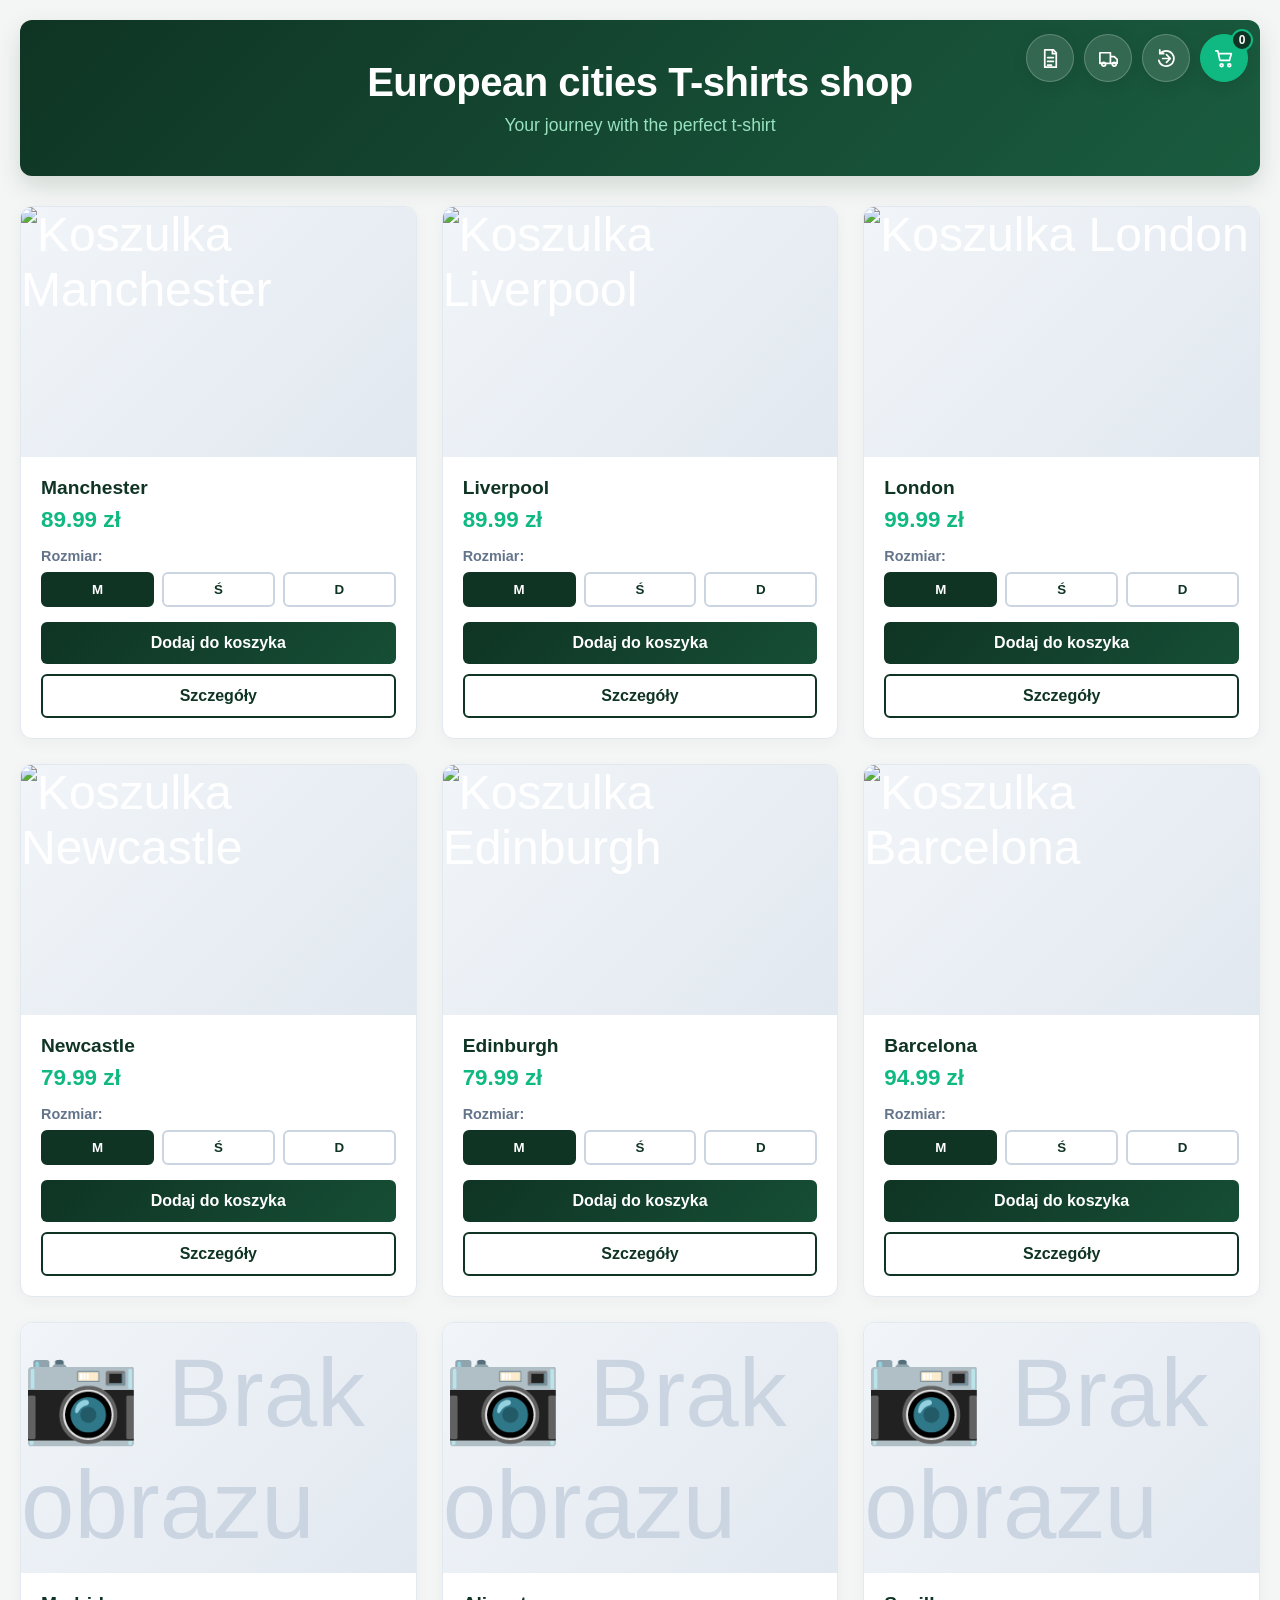
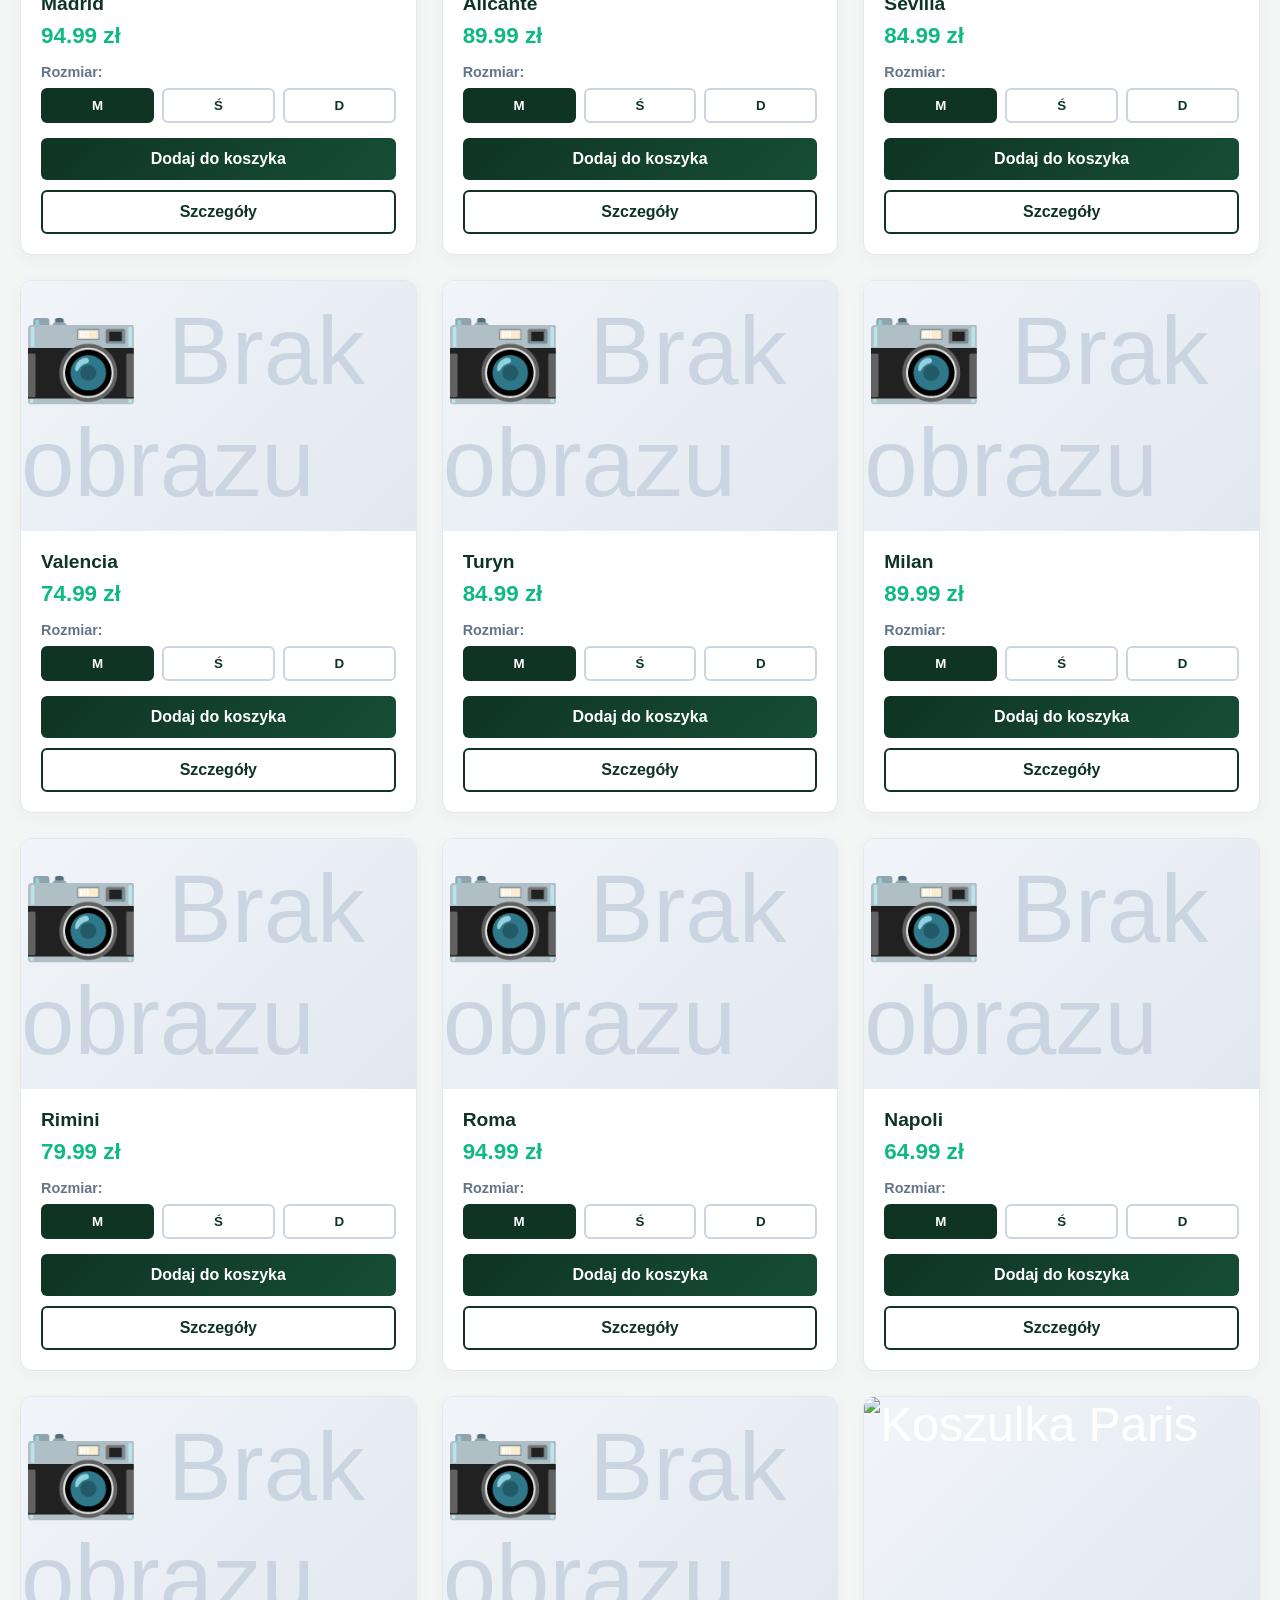
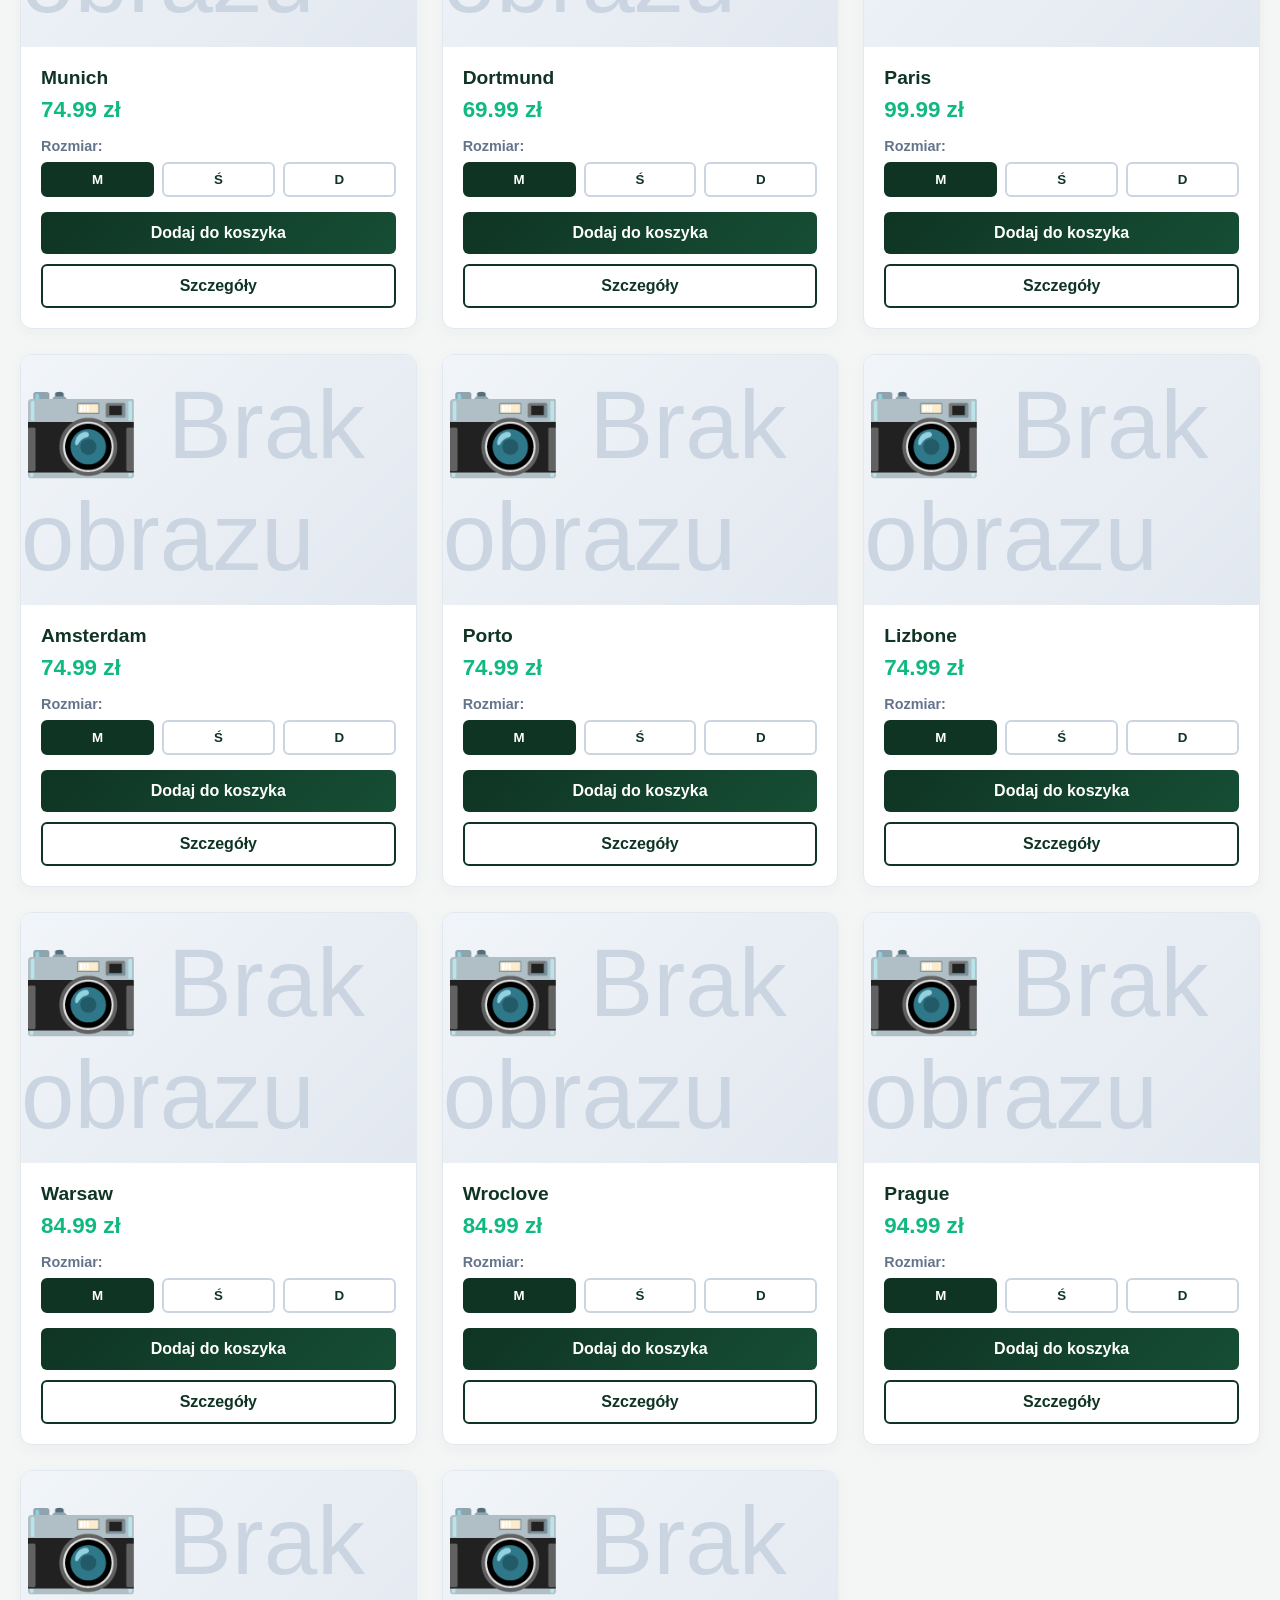
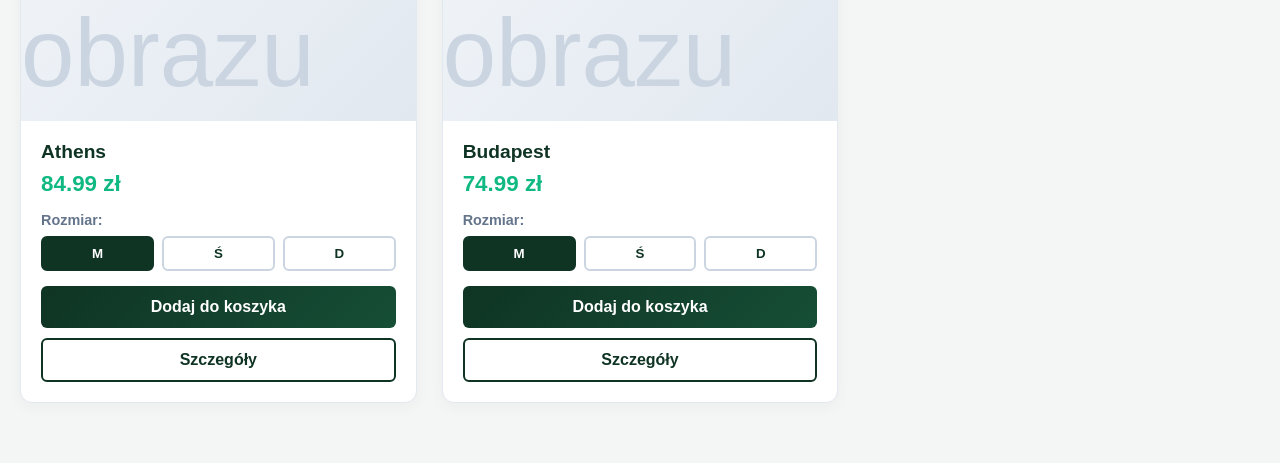
==== index.html @ 60c3b417 "Update stylesheet and script paths in index.html" ====
<!DOCTYPE html>
<html lang="pl">
<head>
    <meta charset="UTF-8">
    <meta name="viewport" content="width=device-width, initial-scale=1.0">
    <title>European cities T-shirts shop</title>
    <link rel="stylesheet" href="/styles.css">
</head>
<body>
    <header>
        <h1>European cities T-shirts shop</h1>
        <p>Your journey with the perfect t-shirt</p>
    </header>

    <nav class="header-actions" aria-label="Informacje o sklepie i koszyk">
        <a class="header-action" href="regulamin.html" aria-label="Regulamin sklepu" title="Regulamin sklepu">
            <svg viewBox="0 0 24 24" aria-hidden="true">
                <path d="M6 3h9l3 3v15H6z" />
                <path d="M14 3v4h4M9 11h6M9 15h6M9 19h4" />
            </svg>
        </a>
        <a class="header-action" href="dostawa.html" aria-label="Zasady dostawy" title="Zasady dostawy">
            <svg viewBox="0 0 24 24" aria-hidden="true">
                <path d="M3 6h11v11H3zM14 10h4l3 3v4h-7z" />
                <circle cx="7" cy="18" r="2" />
                <circle cx="18" cy="18" r="2" />
            </svg>
        </a>
        <a class="header-action" href="zwroty.html" aria-label="Zasady zwrotów" title="Zasady zwrotów">
            <svg viewBox="0 0 24 24" aria-hidden="true">
                <path d="M9 7H5v-4M5.5 7A8 8 0 1 1 4 14" />
                <path d="M8 12h8M12 8l4 4-4 4" />
            </svg>
        </a>
        <button type="button" class="header-action cart-button" id="cartBtn" aria-label="Otwórz koszyk" title="Koszyk">
            <svg viewBox="0 0 24 24" aria-hidden="true">
                <path d="M3 4h2l2.2 10h9.9l2-7H6" />
                <circle cx="9" cy="19" r="1.5" />
                <circle cx="17" cy="19" r="1.5" />
            </svg>
            <span class="cart-counter" id="cartCounter" aria-label="Liczba produktów w koszyku">0</span>
        </button>
    </nav>

    <div class="shop-container active" id="shopContainer">
        <div class="products-grid" id="productsGrid"></div>
    </div>

    <div class="product-modal" id="productModal" aria-hidden="true">
        <article class="product-details" id="productDetails" role="dialog" aria-modal="true" aria-labelledby="productDetailsName">
            <button type="button" class="product-details-close" id="closeProductBtn" aria-label="Zamknij szczegóły produktu">&times;</button>
            <div id="productDetailsContent"></div>
        </article>
    </div>

    <div class="cart-modal" id="cartModal">
        <div class="cart-content">
            <div class="cart-header">
                <h2>Mój Koszyk</h2>
                <button type="button" class="close-button" id="closeCartBtn" aria-label="Zamknij koszyk">&times;</button>
            </div>
            <div class="cart-items" id="cartItems"></div>
            <div class="cart-summary" id="cartSummary"></div>
            <div class="cart-actions">
                <button type="button" class="action-btn btn-buy" id="buyBtn">💳 Kup</button>
                <button type="button" class="action-btn btn-continue" id="continueBtn">🛍️ Kontynuuj zakupy</button>
                <button type="button" class="action-btn btn-abandon" id="abandonBtn">❌ Porzuć koszyk</button>
            </div>
        </div>
    </div>

    <div class="message-modal" id="messageModal">
        <div class="message-box" id="messageBox">
            <div class="message-icon" id="messageIcon"></div>
            <div class="message-text" id="messageText"></div>
            <button type="button" class="message-ok-btn" id="messageOkBtn">OK</button>
        </div>
    </div>

    <script src="/script.js" defer></script>

    <elevenlabs-convai agent-id="agent_5001kv0vpv6ff95rc2hap33cq5g9"></elevenlabs-convai><script src="https://unpkg.com/@elevenlabs/convai-widget-embed" async type="text/javascript"></script>


    </body>
</html>
---- styles.css ----
* {
  margin: 0;
  padding: 0;
  box-sizing: border-box;
}

body {
  font-family: 'Segoe UI', Tahoma, Geneva, Verdana, sans-serif;
  background: #f4f6f5; /* Nowoczesne, lekko sportowe, jasne tło */
  min-height: 100vh;
  padding: 20px;
  color: #1e293b;
}

body.modal-open {
  overflow: hidden;
}

/* Header */
header {
  background: linear-gradient(135deg, #0f3424 0%, #1a5c3f 100%); /* Piłkarska, głęboka zieleń premium */
  color: #ffffff;
  padding: 40px 20px;
  text-align: center;
  border-radius: 12px;
  margin-bottom: 30px;
  box-shadow: 0 10px 25px rgba(15, 52, 36, 0.15);
}

header h1 {
  font-size: 2.5em;
  margin-bottom: 10px;
  text-shadow: none; /* Rezygnacja ze staromodnego cienia na rzecz płaskiego designu */
  font-weight: 800;
  letter-spacing: -0.5px;
}

header p {
  font-size: 1.1em;
  color: #a7f3d0; /* Delikatny miętowy akcent dla tekstu pomocniczego */
  opacity: 0.9;
}

/* Header actions */
.header-actions {
  position: fixed;
  top: 34px;
  right: 32px;
  z-index: 100;
  display: flex;
  align-items: center;
  gap: 10px;
}

.header-action {
  position: relative;
  width: 48px;
  height: 48px;
  display: inline-flex;
  align-items: center;
  justify-content: center;
  background: rgba(255, 255, 255, 0.12);
  color: #ffffff;
  border: 1px solid rgba(255, 255, 255, 0.22);
  border-radius: 50%;
  cursor: pointer;
  text-decoration: none;
  box-shadow: 0 4px 14px rgba(15, 52, 36, 0.18);
  transition: transform 0.2s ease, background 0.2s ease, border-color 0.2s ease;
}

.header-action svg {
  width: 23px;
  height: 23px;
  fill: none;
  stroke: currentColor;
  stroke-width: 1.8;
  stroke-linecap: round;
  stroke-linejoin: round;
}

.header-action:hover,
.header-action:focus-visible {
  background: rgba(255, 255, 255, 0.23);
  border-color: rgba(255, 255, 255, 0.5);
  transform: translateY(-2px);
  outline: none;
}

.cart-button {
  background: #10b981;
  border-color: #10b981;
}

.cart-button:hover,
.cart-button:focus-visible {
  background: #059669;
  border-color: #059669;
}

.cart-counter {
  position: absolute;
  top: -6px;
  right: -6px;
  background: #0f3424;
  color: #ffffff;
  border-radius: 50%;
  min-width: 22px;
  height: 22px;
  padding: 0 5px;
  display: flex;
  align-items: center;
  justify-content: center;
  font-weight: bold;
  font-size: 0.75rem;
  border: 2px solid #10b981;
}

@media (max-width: 700px) {
  header {
      padding-top: 100px;
  }

  .header-actions {
      top: 32px;
      right: 50%;
      transform: translateX(50%);
  }

  .header-action {
      width: 44px;
      height: 44px;
  }
}

/* Shop Container */
.shop-container {
  max-width: 1400px;
  margin: 0 auto;
  display: none;
}

.shop-container.active {
  display: block;
}

/* Products Grid */
.products-grid {
  display: grid;
  grid-template-columns: repeat(3, 1fr);
  gap: 25px;
  margin-bottom: 40px;
}

@media (max-width: 1200px) {
  .products-grid {
      grid-template-columns: repeat(2, 1fr);
  }
}

@media (max-width: 600px) {
  .products-grid {
      grid-template-columns: 1fr;
  }
}

/* Product Card */
.product-card {
  background: #ffffff;
  border-radius: 12px;
  overflow: hidden;
  box-shadow: 0 4px 15px rgba(15, 52, 36, 0.04);
  border: 1px solid #e2e8f0;
  transition: all 0.3s ease;
  display: flex;
  flex-direction: column;
}

.product-card:hover {
  transform: translateY(-5px);
  box-shadow: 0 12px 30px rgba(15, 52, 36, 0.1);
  border-color: #cbd5e1;
}

.product-image {
  width: 100%;
  height: 250px;
  background: linear-gradient(135deg, #f1f5f9 0%, #e2e8f0 100%); /* Neutralne, czyste tło pod eksponowany produkt */
  display: flex;
  align-items: center;
  justify-content: center;
  font-size: 3em;
  color: white;
}

.product-info {
  padding: 20px;
  flex-grow: 1;
  display: flex;
  flex-direction: column;
}

.product-name {
  font-size: 1.2em;
  font-weight: 700;
  color: #0f3424; /* Główny kolor marki dla nazwy produktu */
  margin-bottom: 8px;
}

.product-price {
  font-size: 1.4em;
  color: #10b981; /* Kolor akcentowy dla ceny - przyciąga wzrok */
  font-weight: 800;
  margin-bottom: 15px;
}

.size-selector {
  margin-bottom: 15px;
}

.size-selector label {
  display: block;
  font-size: 0.9em;
  color: #64748b;
  margin-bottom: 8px;
  font-weight: 600;
}

.size-options {
  display: flex;
  gap: 8px;
}

.size-option {
  flex: 1;
  padding: 8px;
  border: 2px solid #cbd5e1;
  background: #ffffff;
  color: #0f3424;
  border-radius: 6px;
  cursor: pointer;
  font-weight: 600;
  transition: all 0.2s ease;
  text-align: center;
}

.size-option:hover {
  border-color: #164e35;
  background: #f0fdf4;
}

.size-option.selected {
  background: #0f3424; /* Spójny, głęboki kolor dla zaznaczonego rozmiaru */
  color: #ffffff;
  border-color: #0f3424;
}

.add-to-cart-btn {
  background: linear-gradient(135deg, #0f3424 0%, #164e35 100%); /* Elegancki, jednolity ton przycisku */
  color: #ffffff;
  border: none;
  padding: 12px 20px;
  border-radius: 6px;
  font-size: 1em;
  font-weight: 700;
  cursor: pointer;
  transition: all 0.3s ease;
}

.add-to-cart-btn:hover {
  background: linear-gradient(135deg, #164e35 0%, #1f704c 100%);
  transform: scale(1.02);
}

.add-to-cart-btn:active {
  transform: scale(0.98);
}

.product-details-btn {
  margin-top: 10px;
  padding: 11px 20px;
  border: 2px solid #0f3424;
  border-radius: 6px;
  background: #ffffff;
  color: #0f3424;
  font-size: 1em;
  font-weight: 700;
  cursor: pointer;
  transition: all 0.2s ease;
}

.product-details-btn:hover {
  background: #f0fdf4;
  transform: translateY(-1px);
}

/* Product details */
.product-modal {
  display: none;
  position: fixed;
  inset: 0;
  z-index: 180;
  padding: 30px;
  overflow-y: auto;
  background: rgba(15, 52, 36, 0.55);
  backdrop-filter: blur(5px);
  align-items: center;
  justify-content: center;
}

.product-modal.active {
  display: flex;
}

.product-details {
  position: relative;
  width: min(1100px, 100%);
  max-height: calc(100vh - 60px);
  overflow-y: auto;
  border-radius: 18px;
  background: #ffffff;
  box-shadow: 0 24px 70px rgba(0, 0, 0, 0.25);
  animation: slideIn 0.3s ease;
}

.product-details-close {
  position: absolute;
  top: 16px;
  right: 16px;
  z-index: 2;
  width: 42px;
  height: 42px;
  border: none;
  border-radius: 50%;
  background: #0f3424;
  color: #ffffff;
  font-size: 1.8rem;
  line-height: 1;
  cursor: pointer;
  transition: transform 0.2s ease, background 0.2s ease;
}

.product-details-close:hover {
  background: #164e35;
  transform: rotate(90deg);
}

.product-details-layout {
  display: grid;
  grid-template-columns: minmax(0, 1.25fr) minmax(300px, 0.75fr);
  min-height: 560px;
}

.product-details-image {
  min-height: 560px;
  background: linear-gradient(135deg, #f1f5f9 0%, #e2e8f0 100%);
  display: flex;
  align-items: center;
  justify-content: center;
}

.product-details-image img {
  width: 100%;
  height: 100%;
  max-height: 720px;
  object-fit: cover;
}

.product-details-info {
  display: flex;
  flex-direction: column;
  padding: 70px 40px 40px;
}

.product-details-name {
  margin-bottom: 10px;
  color: #0f3424;
  font-size: clamp(2rem, 4vw, 3rem);
  line-height: 1.05;
}

.product-description {
  margin-top: 28px;
  padding-top: 24px;
  border-top: 1px solid #e2e8f0;
}

.product-description h3 {
  margin-bottom: 10px;
  color: #0f3424;
  font-size: 1.15rem;
}

.product-description p {
  min-height: 72px;
  color: #64748b;
  line-height: 1.6;
}

@media (max-width: 800px) {
  .product-modal {
      padding: 15px;
      align-items: flex-start;
  }

  .product-details {
      max-height: none;
  }

  .product-details-layout {
      grid-template-columns: 1fr;
      min-height: 0;
  }

  .product-details-image {
      min-height: 0;
      height: 360px;
  }

  .product-details-info {
      padding: 32px 24px;
  }
}

/* Cart Modal */
.cart-modal {
  display: none;
  position: fixed;
  top: 0;
  left: 0;
  right: 0;
  bottom: 0;
  background: rgba(15, 52, 36, 0.4); /* Przyciemnienie w tonacji butelkowej zieleni z przezroczystością */
  backdrop-filter: blur(4px); /* Nowoczesny efekt rozmycia tła */
  z-index: 200;
  align-items: center;
  justify-content: center;
}

.cart-modal.active {
  display: flex;
}

.cart-content {
  background: #ffffff;
  border-radius: 16px;
  width: 90%;
  max-width: 600px;
  max-height: 80vh;
  overflow-y: auto;
  box-shadow: 0 20px 50px rgba(0, 0, 0, 0.15);
  animation: slideIn 0.3s ease;
}

@keyframes slideIn {
  from {
      transform: translateY(-30px);
      opacity: 0;
  }
  to {
      transform: translateY(0);
      opacity: 1;
  }
}

.cart-header {
  background: #0f3424; /* Spójny z resztą strony nagłówek koszyka */
  color: #ffffff;
  padding: 20px;
  border-radius: 16px 16px 0 0;
  display: flex;
  justify-content: space-between;
  align-items: center;
}

.cart-header h2 {
  font-size: 1.6em;
  font-weight: 700;
}

.close-button {
  background: none;
  border: none;
  color: #a7f3d0;
  font-size: 1.5em;
  cursor: pointer;
  transition: transform 0.2s;
}

.close-button:hover {
  transform: rotate(90deg);
  color: #ffffff;
}

.cart-items {
  padding: 20px;
}

.empty-cart {
  text-align: center;
  padding: 40px 20px;
  color: #64748b;
  font-size: 1.1em;
}

.cart-item {
  background: #f8fafc;
  padding: 15px;
  margin-bottom: 15px;
  border-radius: 8px;
  border-left: 4px solid #10b981; /* Miętowy akcent identyfikujący produkt */
}

.cart-item-name {
  font-weight: 700;
  color: #0f3424;
  font-size: 1.1em;
  margin-bottom: 8px;
}

.cart-item-details {
  font-size: 0.9em;
  color: #64748b;
  margin-bottom: 10px;
}

.cart-item-details span {
  display: block;
  margin-bottom: 3px;
}

.cart-item-price {
  color: #10b981;
  font-weight: 700;
  font-size: 1.2em;
}

.remove-btn {
  background: #f1f5f9; /* Neutralny przycisk usuwania zamiast krzykliwej czerwieni */
  color: #64748b;
  border: 1px solid #cbd5e1;
  padding: 6px 12px;
  border-radius: 4px;
  cursor: pointer;
  font-size: 0.85em;
  margin-top: 10px;
  font-weight: 600;
  transition: all 0.2s;
}

.remove-btn:hover {
  background: #fee2e2; /* Delikatny czerwony akcent dopiero po najechaniu */
  color: #ef4444;
  border-color: #fca5a5;
}

.cart-summary {
  padding: 0 20px;
  border-top: 2px solid #e2e8f0;
  margin-top: 20px;
}

.cart-total {
  display: flex;
  justify-content: space-between;
  align-items: center;
  padding: 20px 0;
  font-size: 1.3em;
  font-weight: 800;
  color: #0f3424;
}

.cart-actions {
  display: flex;
  gap: 10px;
  padding: 20px;
  border-top: 2px solid #e2e8f0;
}

.action-btn {
  flex: 1;
  padding: 12px 20px;
  border: none;
  border-radius: 6px;
  font-size: 1em;
  font-weight: 700;
  cursor: pointer;
  transition: all 0.3s ease;
}

/* Usunięte kolory zielony/czerwony na rzecz spójnej, monochromatycznej hierarchii przycisków */
.btn-buy {
  background: #10b981; /* Główny przycisk akcji (Kup) - najbardziej widoczny */
  color: #ffffff;
}

.btn-buy:hover {
  background: #059669;
  transform: translateY(-2px);
  box-shadow: 0 4px 12px rgba(16, 185, 129, 0.2);
}

.btn-continue {
  background: #0f3424; /* Przycisk drugorzędny - ciemny motyw marki */
  color: #ffffff;
}

.btn-continue:hover {
  background: #164e35;
  transform: translateY(-2px);
  box-shadow: 0 4px 12px rgba(15, 52, 36, 0.2);
}

.btn-abandon {
  background: #f1f5f9; /* Przycisk destrukcyjny / trzeciorzędny - neutralny, aby nie odciągać uwagi od zakupu */
  color: #64748b;
  border: 1px solid #cbd5e1;
}

.btn-abandon:hover {
  background: #e2e8f0;
  color: #0f3424;
  transform: translateY(-2px);
}

/* Message Modal */
.message-modal {
  display: none;
  position: fixed;
  top: 0;
  left: 0;
  right: 0;
  bottom: 0;
  background: rgba(15, 52, 36, 0.5);
  backdrop-filter: blur(4px);
  z-index: 300;
  align-items: center;
  justify-content: center;
}

.message-modal.active {
  display: flex;
}

.message-box {
  background: #ffffff;
  border-radius: 16px;
  padding: 40px;
  text-align: center;
  max-width: 400px;
  box-shadow: 0 20px 50px rgba(0, 0, 0, 0.2);
  animation: slideIn 0.3s ease;
}

/* Zmiana jaskrawych obramowań komunikatów na dopasowaną zieleń */
.message-box.success {
  border-top: 5px solid #10b981;
}

.message-box.abandoned {
  border-top: 5px solid #64748b;
}

.message-icon {
  font-size: 3em;
  margin-bottom: 15px;
}

.message-text {
  font-size: 1.2em;
  color: #0f3424;
  font-weight: 700;
  margin-bottom: 20px;
  line-height: 1.4;
}

.message-ok-btn {
  background: #0f3424;
  color: #ffffff;
  border: none;
  padding: 12px 30px;
  border-radius: 6px;
  font-size: 1em;
  font-weight: 700;
  cursor: pointer;
  transition: all 0.3s ease;
}

.message-ok-btn:hover {
  background: #164e35;
  transform: translateY(-2px);
}

.product-image img {
  width: 100%;
  height: 100%;
  object-fit: cover; /* Sprawi, że obrazek ładnie wypełni całe 250px wysokości bez zniekształceń */
}

.image-placeholder {
  color: #cbd5e1;
  font-size: 2em;
}

/* Information pages */
.info-page {
  max-width: 900px;
  margin: 0 auto;
}

.info-page-header {
  position: relative;
}

.back-to-shop {
  display: inline-flex;
  align-items: center;
  gap: 8px;
  margin-bottom: 24px;
  color: #0f3424;
  font-weight: 700;
  text-decoration: none;
}

.back-to-shop:hover {
  color: #10b981;
}

.info-content {
  padding: clamp(24px, 5vw, 48px);
  border: 1px solid #e2e8f0;
  border-radius: 16px;
  background: #ffffff;
  box-shadow: 0 10px 30px rgba(15, 52, 36, 0.06);
}

.info-content h2 {
  margin-bottom: 20px;
  color: #0f3424;
  font-size: 1.5rem;
}

.info-content p,
.info-content li {
  color: #475569;
  line-height: 1.75;
}

.info-placeholder {
  padding: 20px;
  border-left: 4px solid #10b981;
  border-radius: 0 8px 8px 0;
  background: #f0fdf4;
}

.regulations-text {
  color: #475569;
  line-height: 1.75;
  white-space: pre-line;
}
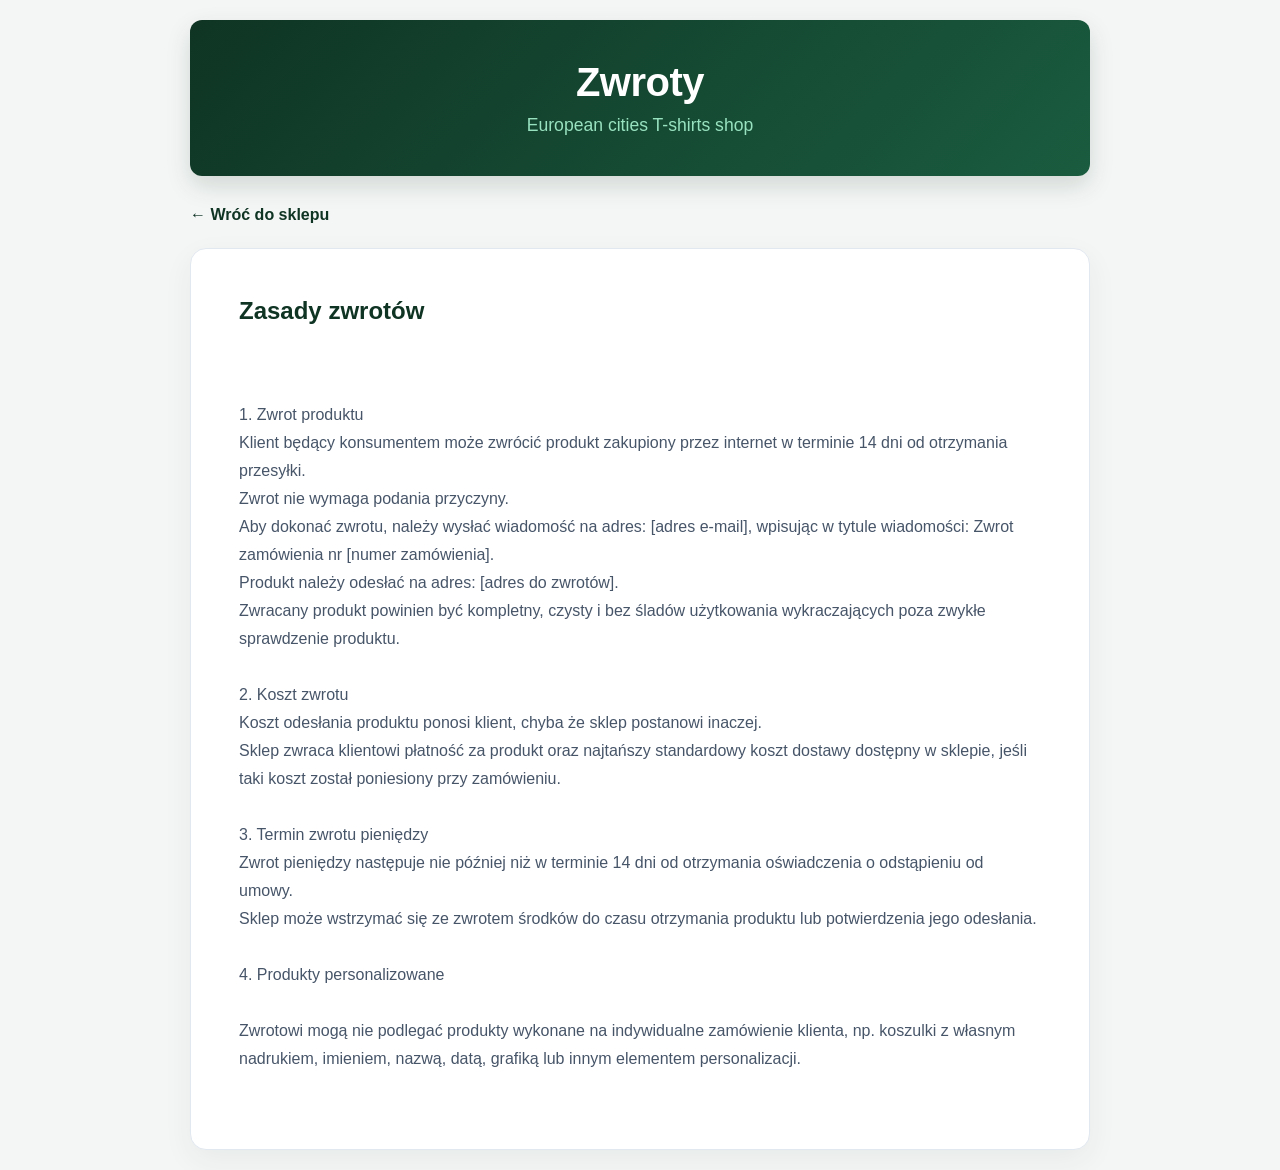
==== commit 9ce50990: "Update title and add return policy section" ====
--- a/index.html
+++ b/index.html
@@ -3,87 +3,43 @@
 <head>
     <meta charset="UTF-8">
     <meta name="viewport" content="width=device-width, initial-scale=1.0">
-    <title>European cities T-shirts shop</title>
-    <link rel="stylesheet" href="/styles.css">
+    <title>Zwroty | European cities T-shirts shop</title>
+    <link rel="stylesheet" href="styles.css">
 </head>
 <body>
-    <header>
-        <h1>European cities T-shirts shop</h1>
-        <p>Your journey with the perfect t-shirt</p>
-    </header>
+    <main class="info-page">
+        <header class="info-page-header">
+            <h1>Zwroty</h1>
+            <p>European cities T-shirts shop</p>
+        </header>
 
-    <nav class="header-actions" aria-label="Informacje o sklepie i koszyk">
-        <a class="header-action" href="regulamin.html" aria-label="Regulamin sklepu" title="Regulamin sklepu">
-            <svg viewBox="0 0 24 24" aria-hidden="true">
-                <path d="M6 3h9l3 3v15H6z" />
-                <path d="M14 3v4h4M9 11h6M9 15h6M9 19h4" />
-            </svg>
-        </a>
-        <a class="header-action" href="dostawa.html" aria-label="Zasady dostawy" title="Zasady dostawy">
-            <svg viewBox="0 0 24 24" aria-hidden="true">
-                <path d="M3 6h11v11H3zM14 10h4l3 3v4h-7z" />
-                <circle cx="7" cy="18" r="2" />
-                <circle cx="18" cy="18" r="2" />
-            </svg>
-        </a>
-        <a class="header-action" href="zwroty.html" aria-label="Zasady zwrotów" title="Zasady zwrotów">
-            <svg viewBox="0 0 24 24" aria-hidden="true">
-                <path d="M9 7H5v-4M5.5 7A8 8 0 1 1 4 14" />
-                <path d="M8 12h8M12 8l4 4-4 4" />
-            </svg>
-        </a>
-        <button type="button" class="header-action cart-button" id="cartBtn" aria-label="Otwórz koszyk" title="Koszyk">
-            <svg viewBox="0 0 24 24" aria-hidden="true">
-                <path d="M3 4h2l2.2 10h9.9l2-7H6" />
-                <circle cx="9" cy="19" r="1.5" />
-                <circle cx="17" cy="19" r="1.5" />
-            </svg>
-            <span class="cart-counter" id="cartCounter" aria-label="Liczba produktów w koszyku">0</span>
-        </button>
-    </nav>
+        <a class="back-to-shop" href="index.html">&larr; Wróć do sklepu</a>
 
-    <div class="shop-container active" id="shopContainer">
-        <div class="products-grid" id="productsGrid"></div>
-    </div>
+        <article class="info-content">
+            <h2>Zasady zwrotów</h2>
+            <div class="regulations-text">
 
-    <div class="product-modal" id="productModal" aria-hidden="true">
-        <article class="product-details" id="productDetails" role="dialog" aria-modal="true" aria-labelledby="productDetailsName">
-            <button type="button" class="product-details-close" id="closeProductBtn" aria-label="Zamknij szczegóły produktu">&times;</button>
-            <div id="productDetailsContent"></div>
+1. Zwrot produktu
+Klient będący konsumentem może zwrócić produkt zakupiony przez internet w terminie 14 dni od otrzymania przesyłki.
+Zwrot nie wymaga podania przyczyny.
+Aby dokonać zwrotu, należy wysłać wiadomość na adres: [adres e-mail], wpisując w tytule wiadomości: Zwrot zamówienia nr [numer zamówienia].
+Produkt należy odesłać na adres: [adres do zwrotów].
+Zwracany produkt powinien być kompletny, czysty i bez śladów użytkowania wykraczających poza zwykłe sprawdzenie produktu.
+
+2. Koszt zwrotu
+Koszt odesłania produktu ponosi klient, chyba że sklep postanowi inaczej.
+Sklep zwraca klientowi płatność za produkt oraz najtańszy standardowy koszt dostawy dostępny w sklepie, jeśli taki koszt został poniesiony przy zamówieniu.
+
+3. Termin zwrotu pieniędzy
+Zwrot pieniędzy następuje nie później niż w terminie 14 dni od otrzymania oświadczenia o odstąpieniu od umowy.
+Sklep może wstrzymać się ze zwrotem środków do czasu otrzymania produktu lub potwierdzenia jego odesłania.
+
+4. Produkty personalizowane
+
+Zwrotowi mogą nie podlegać produkty wykonane na indywidualne zamówienie klienta, np. koszulki z własnym nadrukiem, imieniem, nazwą, datą, grafiką lub innym elementem personalizacji.
+
+            </div>
         </article>
-    </div>
-
-    <div class="cart-modal" id="cartModal">
-        <div class="cart-content">
-            <div class="cart-header">
-                <h2>Mój Koszyk</h2>
-                <button type="button" class="close-button" id="closeCartBtn" aria-label="Zamknij koszyk">&times;</button>
-            </div>
-            <div class="cart-items" id="cartItems"></div>
-            <div class="cart-summary" id="cartSummary"></div>
-            <div class="cart-actions">
-                <button type="button" class="action-btn btn-buy" id="buyBtn">💳 Kup</button>
-                <button type="button" class="action-btn btn-continue" id="continueBtn">🛍️ Kontynuuj zakupy</button>
-                <button type="button" class="action-btn btn-abandon" id="abandonBtn">❌ Porzuć koszyk</button>
-            </div>
-        </div>
-    </div>
-
-    <div class="message-modal" id="messageModal">
-        <div class="message-box" id="messageBox">
-            <div class="message-icon" id="messageIcon"></div>
-            <div class="message-text" id="messageText"></div>
-            <button type="button" class="message-ok-btn" id="messageOkBtn">OK</button>
-        </div>
-    </div>
-
-    <script src="/script.js" defer></script>
-
-    <elevenlabs-convai agent-id="agent_5001kv0vpv6ff95rc2hap33cq5g9"></elevenlabs-convai><script src="https://unpkg.com/@elevenlabs/convai-widget-embed" async type="text/javascript"></script>
-
-
-    </body>
+    </main>
+</body>
 </html>
-
-
-
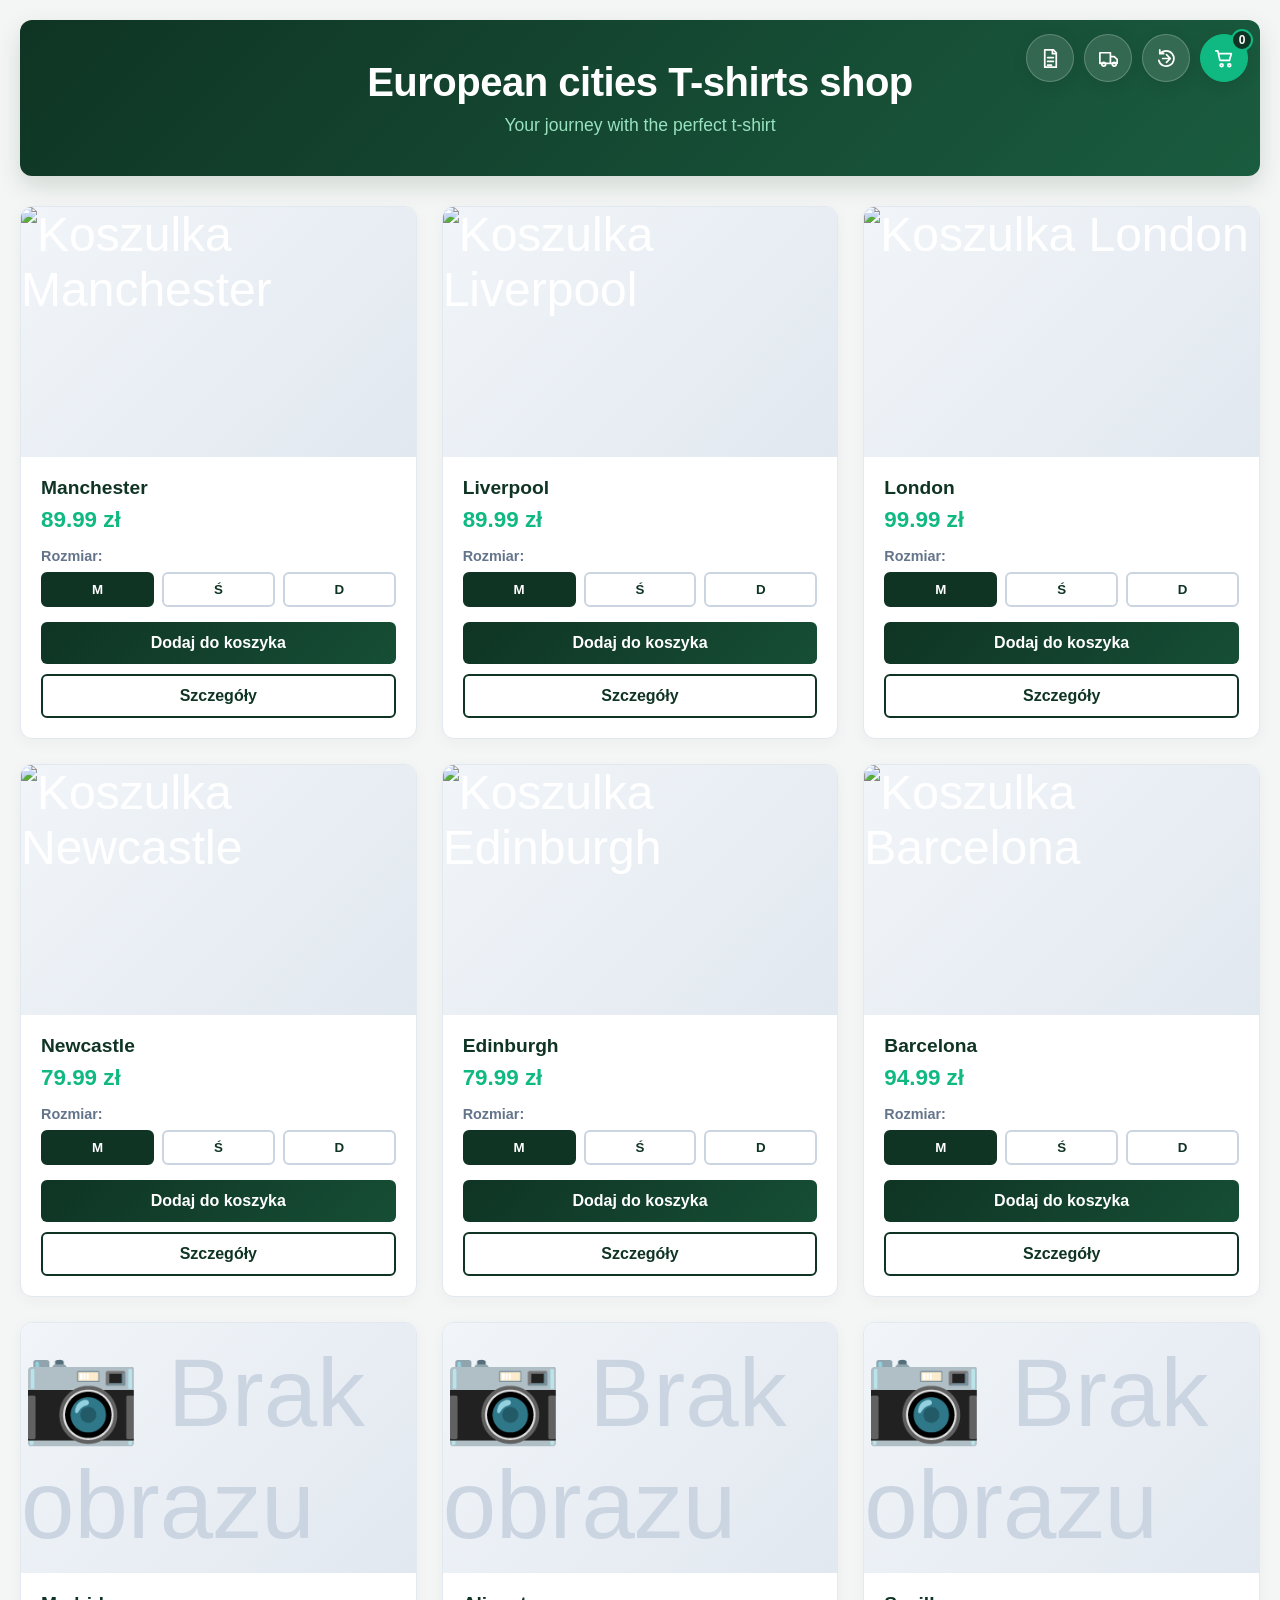
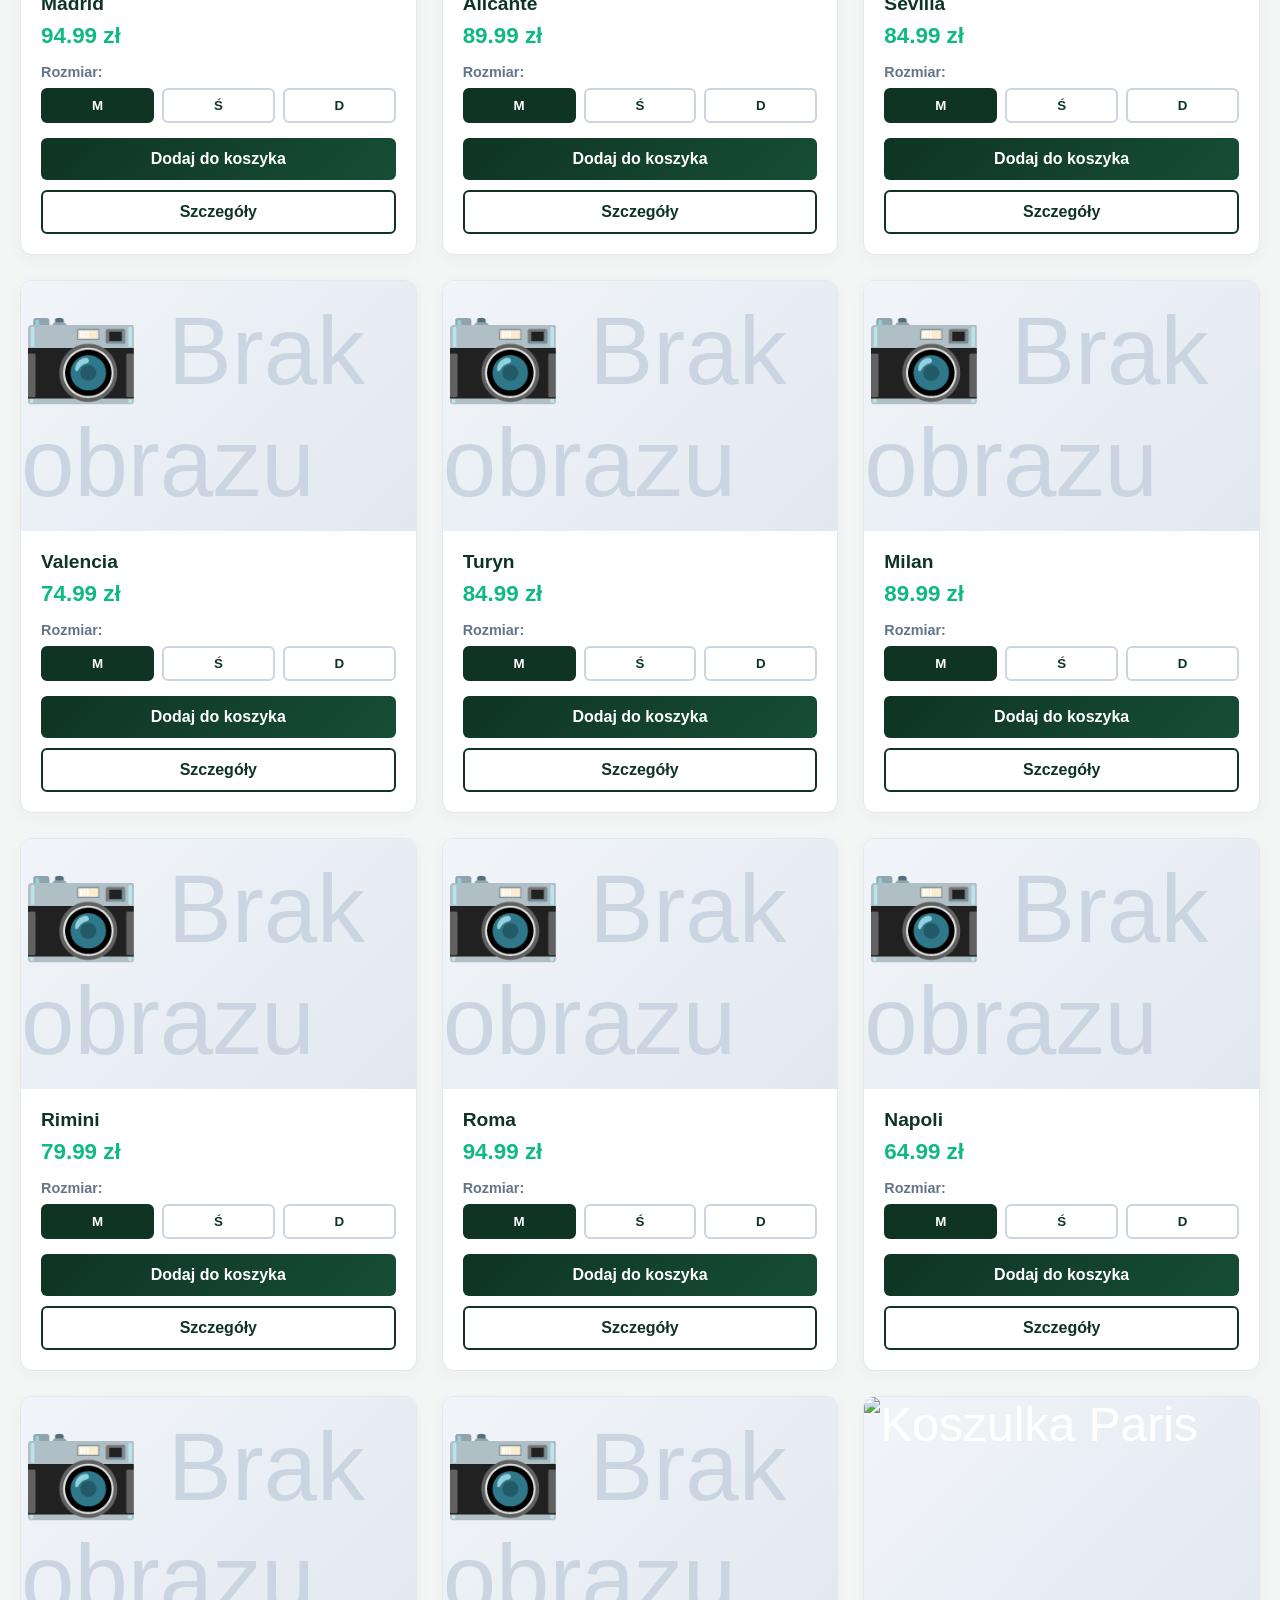
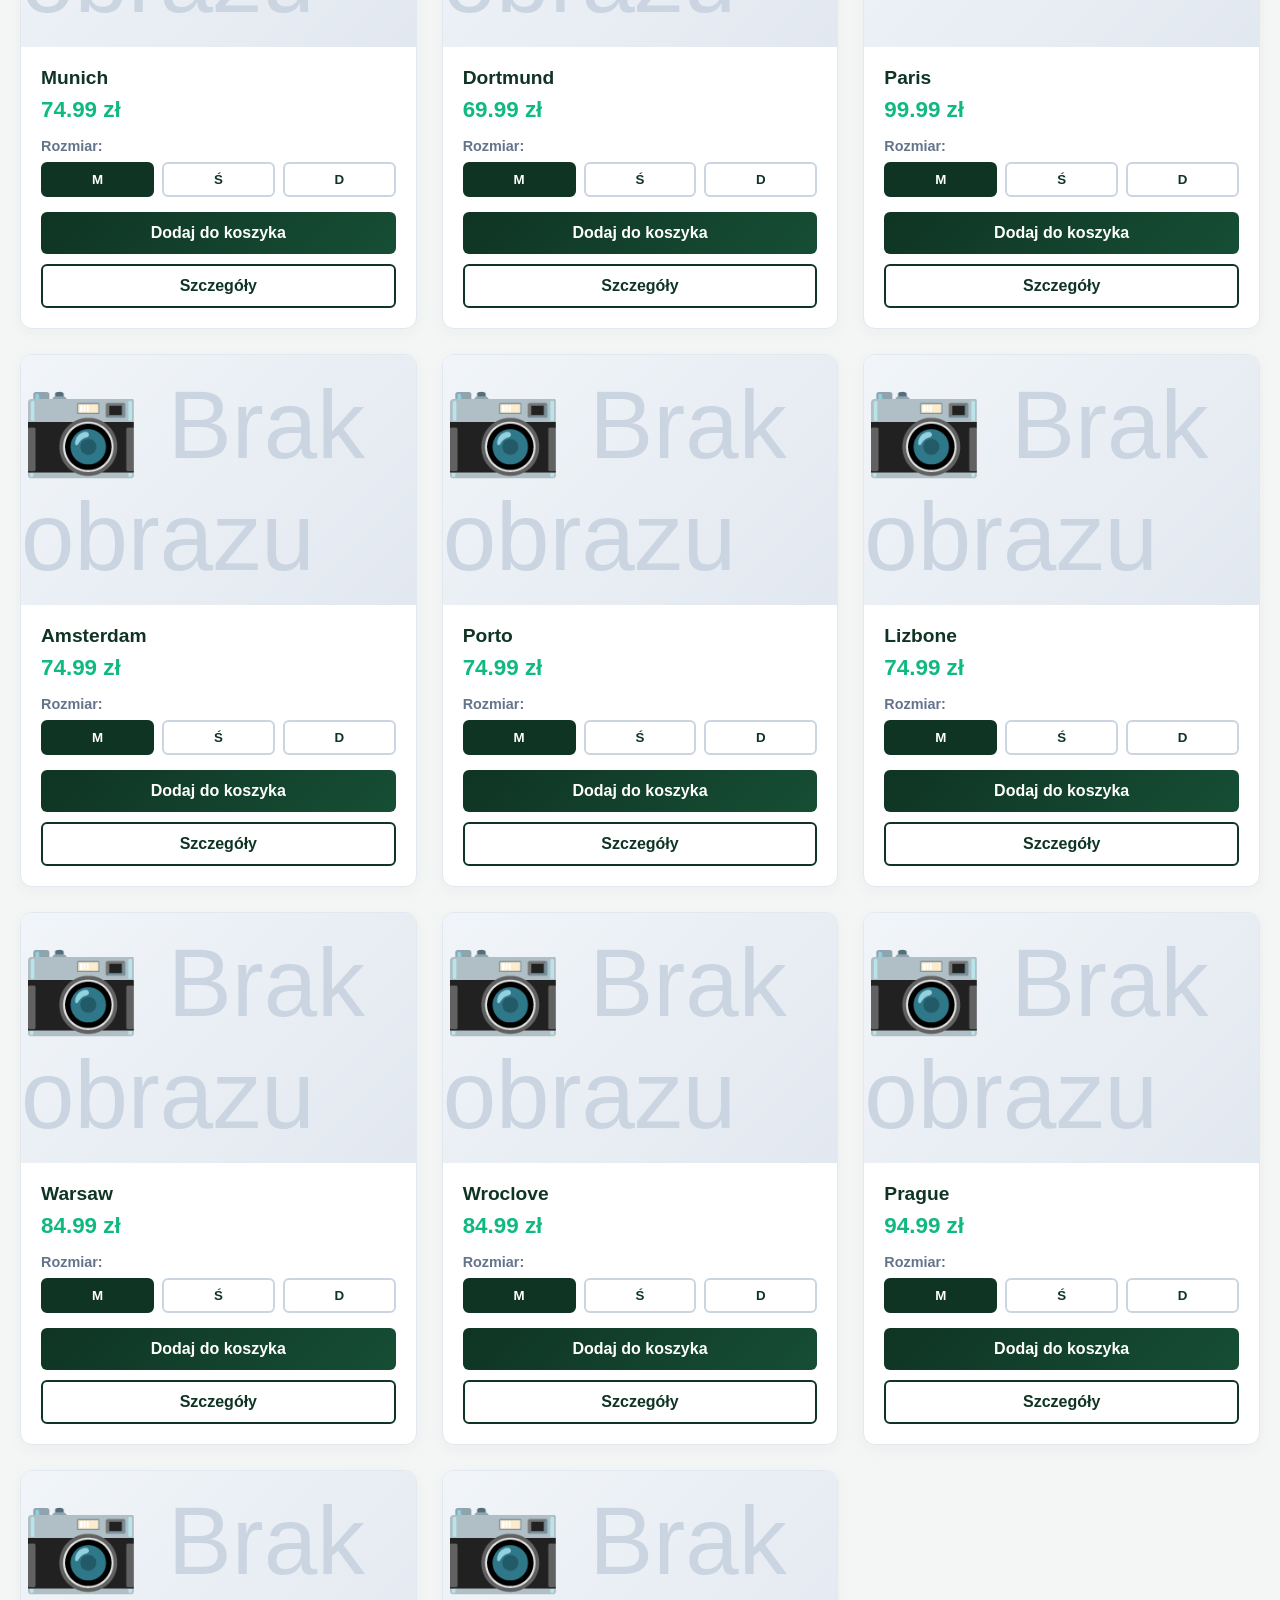
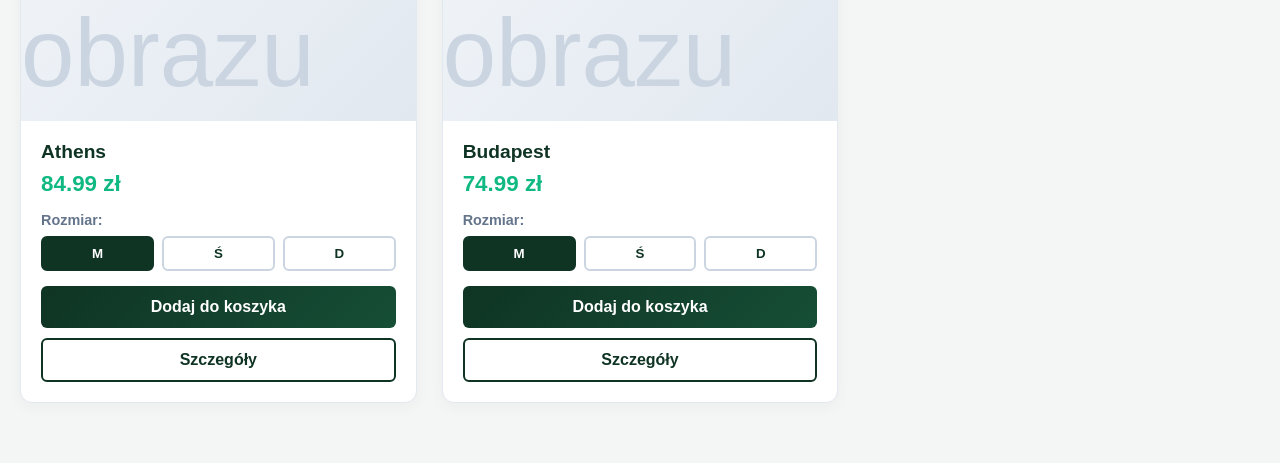
==== commit 37f5d20a: "Refactor HTML structure and update content" ====
--- a/index.html
+++ b/index.html
@@ -3,43 +3,88 @@
 <head>
     <meta charset="UTF-8">
     <meta name="viewport" content="width=device-width, initial-scale=1.0">
-    <title>Zwroty | European cities T-shirts shop</title>
+    <title>European cities T-shirts shop</title>
     <link rel="stylesheet" href="styles.css">
 </head>
 <body>
-    <main class="info-page">
-        <header class="info-page-header">
-            <h1>Zwroty</h1>
-            <p>European cities T-shirts shop</p>
-        </header>
+    <header>
+        <h1>European cities T-shirts shop</h1>
+        <p>Your journey with the perfect t-shirt</p>
+    </header>
 
-        <a class="back-to-shop" href="index.html">&larr; Wróć do sklepu</a>
+    <nav class="header-actions" aria-label="Informacje o sklepie i koszyk">
+        <a class="header-action" href="regulamin.html" aria-label="Regulamin sklepu" title="Regulamin sklepu">
+            <svg viewBox="0 0 24 24" aria-hidden="true">
+                <path d="M6 3h9l3 3v15H6z" />
+                <path d="M14 3v4h4M9 11h6M9 15h6M9 19h4" />
+            </svg>
+        </a>
+        <a class="header-action" href="dostawa.html" aria-label="Zasady dostawy" title="Zasady dostawy">
+            <svg viewBox="0 0 24 24" aria-hidden="true">
+                <path d="M3 6h11v11H3zM14 10h4l3 3v4h-7z" />
+                <circle cx="7" cy="18" r="2" />
+                <circle cx="18" cy="18" r="2" />
+            </svg>
+        </a>
+        <a class="header-action" href="zwroty.html" aria-label="Zasady zwrotów" title="Zasady zwrotów">
+            <svg viewBox="0 0 24 24" aria-hidden="true">
+                <path d="M9 7H5v-4M5.5 7A8 8 0 1 1 4 14" />
+                <path d="M8 12h8M12 8l4 4-4 4" />
+            </svg>
+        </a>
+        <button type="button" class="header-action cart-button" id="cartBtn" aria-label="Otwórz koszyk" title="Koszyk">
+            <svg viewBox="0 0 24 24" aria-hidden="true">
+                <path d="M3 4h2l2.2 10h9.9l2-7H6" />
+                <circle cx="9" cy="19" r="1.5" />
+                <circle cx="17" cy="19" r="1.5" />
+            </svg>
+            <span class="cart-counter" id="cartCounter" aria-label="Liczba produktów w koszyku">0</span>
+        </button>
+    </nav>
 
-        <article class="info-content">
-            <h2>Zasady zwrotów</h2>
-            <div class="regulations-text">
+    <div class="shop-container active" id="shopContainer">
+        <div class="products-grid" id="productsGrid"></div>
+    </div>
 
-1. Zwrot produktu
-Klient będący konsumentem może zwrócić produkt zakupiony przez internet w terminie 14 dni od otrzymania przesyłki.
-Zwrot nie wymaga podania przyczyny.
-Aby dokonać zwrotu, należy wysłać wiadomość na adres: [adres e-mail], wpisując w tytule wiadomości: Zwrot zamówienia nr [numer zamówienia].
-Produkt należy odesłać na adres: [adres do zwrotów].
-Zwracany produkt powinien być kompletny, czysty i bez śladów użytkowania wykraczających poza zwykłe sprawdzenie produktu.
+    <div class="product-modal" id="productModal" aria-hidden="true">
+        <article class="product-details" id="productDetails" role="dialog" aria-modal="true" aria-labelledby="productDetailsName">
+            <button type="button" class="product-details-close" id="closeProductBtn" aria-label="Zamknij szczegóły produktu">&times;</button>
+            <div id="productDetailsContent"></div>
+        </article>
+    </div>
 
-2. Koszt zwrotu
-Koszt odesłania produktu ponosi klient, chyba że sklep postanowi inaczej.
-Sklep zwraca klientowi płatność za produkt oraz najtańszy standardowy koszt dostawy dostępny w sklepie, jeśli taki koszt został poniesiony przy zamówieniu.
+    <div class="cart-modal" id="cartModal">
+        <div class="cart-content">
+            <div class="cart-header">
+                <h2>Mój Koszyk</h2>
+                <button type="button" class="close-button" id="closeCartBtn" aria-label="Zamknij koszyk">&times;</button>
+            </div>
+            <div class="cart-items" id="cartItems"></div>
+            <div class="cart-summary" id="cartSummary"></div>
+            <div class="cart-actions">
+                <button type="button" class="action-btn btn-buy" id="buyBtn">💳 Kup</button>
+                <button type="button" class="action-btn btn-continue" id="continueBtn">🛍️ Kontynuuj zakupy</button>
+                <button type="button" class="action-btn btn-abandon" id="abandonBtn">❌ Porzuć koszyk</button>
+            </div>
+        </div>
+    </div>
 
-3. Termin zwrotu pieniędzy
-Zwrot pieniędzy następuje nie później niż w terminie 14 dni od otrzymania oświadczenia o odstąpieniu od umowy.
-Sklep może wstrzymać się ze zwrotem środków do czasu otrzymania produktu lub potwierdzenia jego odesłania.
+    <div class="message-modal" id="messageModal">
+        <div class="message-box" id="messageBox">
+            <div class="message-icon" id="messageIcon"></div>
+            <div class="message-text" id="messageText"></div>
+            <button type="button" class="message-ok-btn" id="messageOkBtn">OK</button>
+        </div>
+    </div>
 
-4. Produkty personalizowane
+    <script src="script.js" defer></script>
 
-Zwrotowi mogą nie podlegać produkty wykonane na indywidualne zamówienie klienta, np. koszulki z własnym nadrukiem, imieniem, nazwą, datą, grafiką lub innym elementem personalizacji.
+    <elevenlabs-convai agent-id="agent_5001kv0vpv6ff95rc2hap33cq5g9"></elevenlabs-convai><script src="https://unpkg.com/@elevenlabs/convai-widget-embed" async type="text/javascript"></script>
+    
 
-            </div>
-        </article>
-    </main>
-</body>
+    </body>
 </html>
+
+    
+
+    
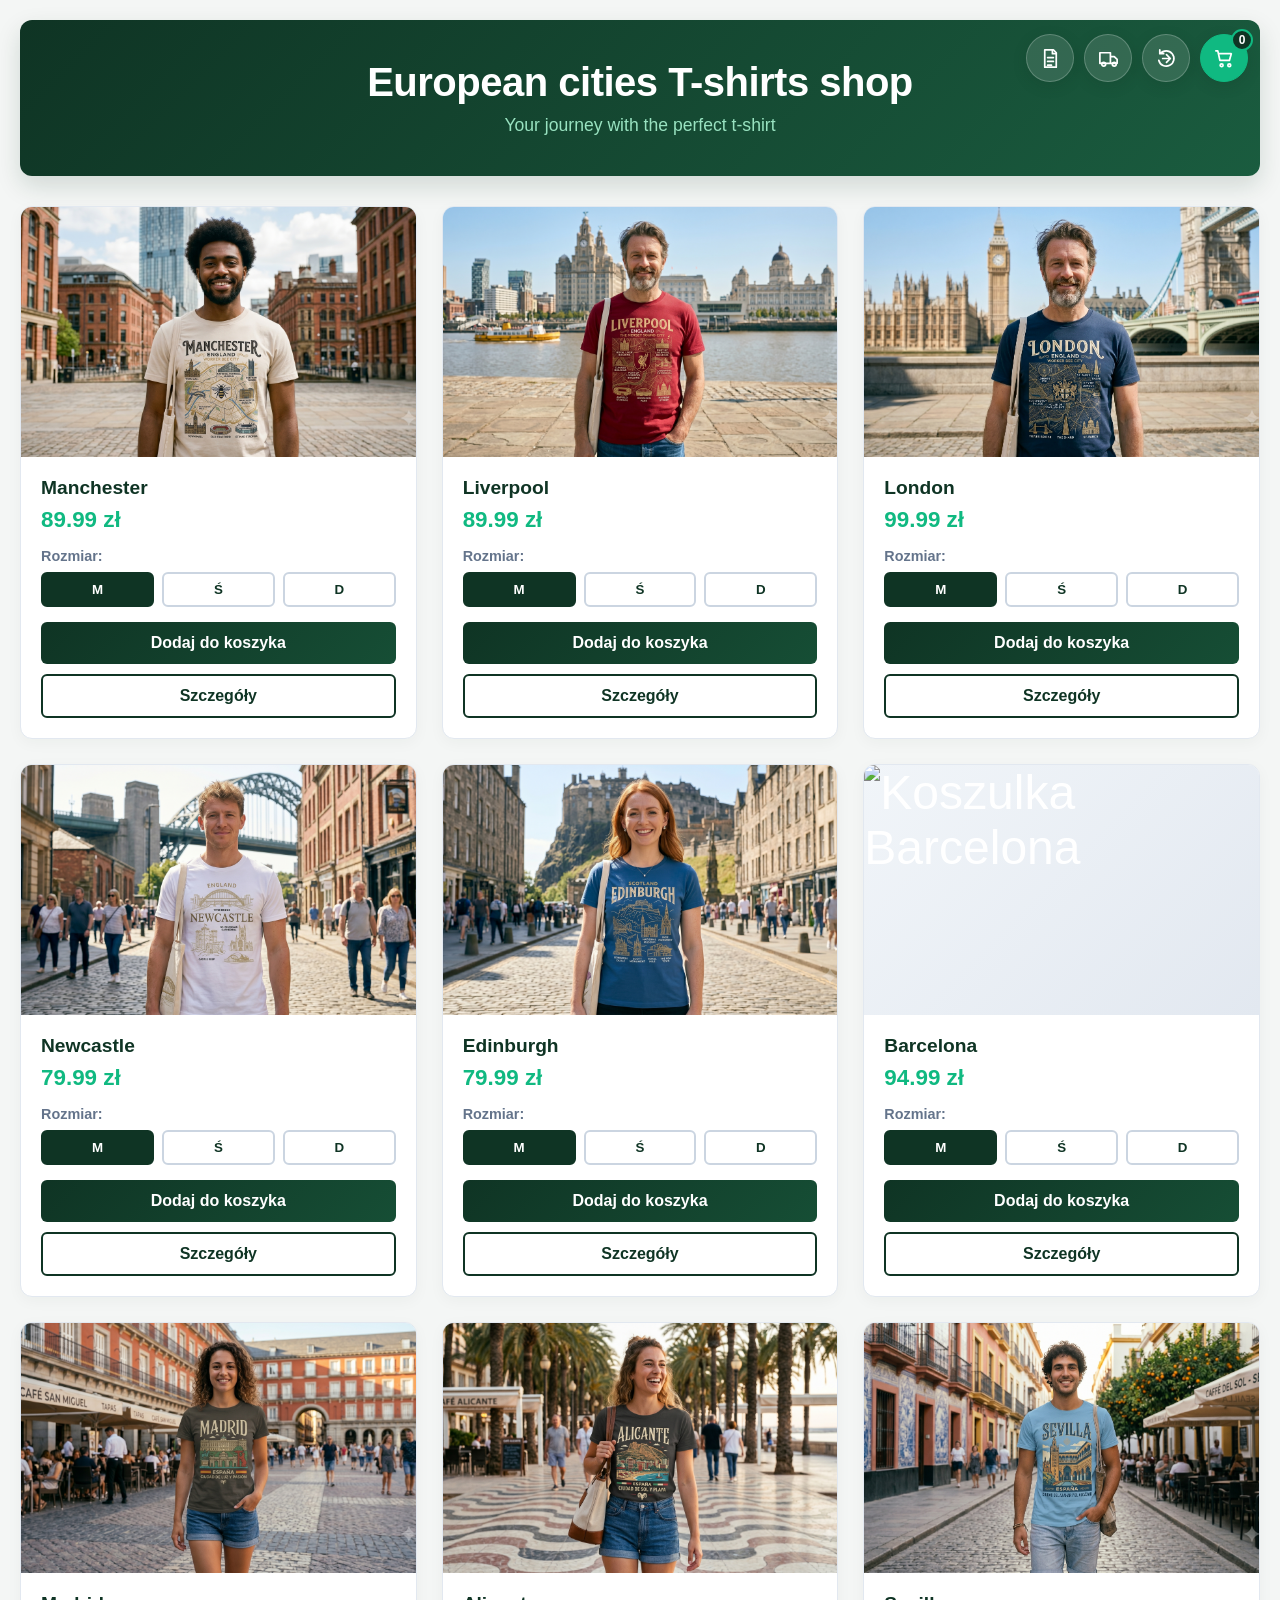
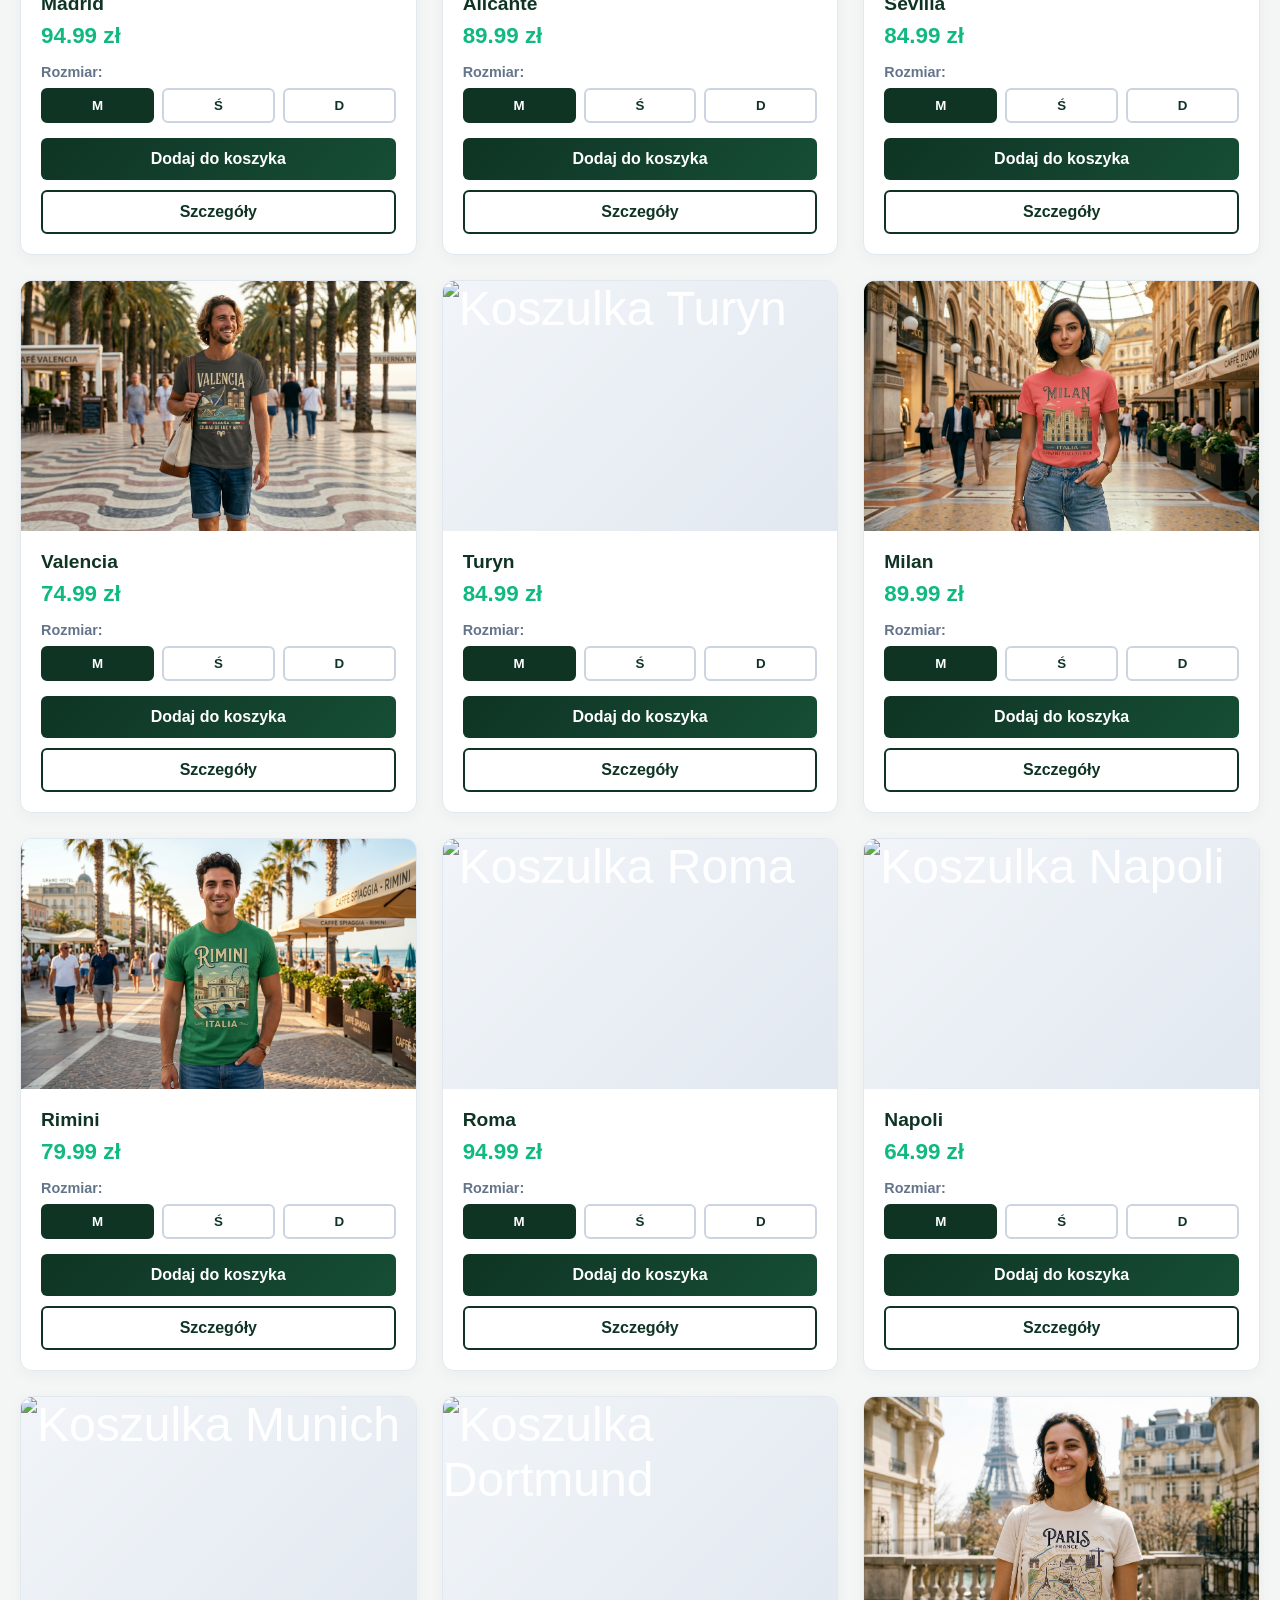
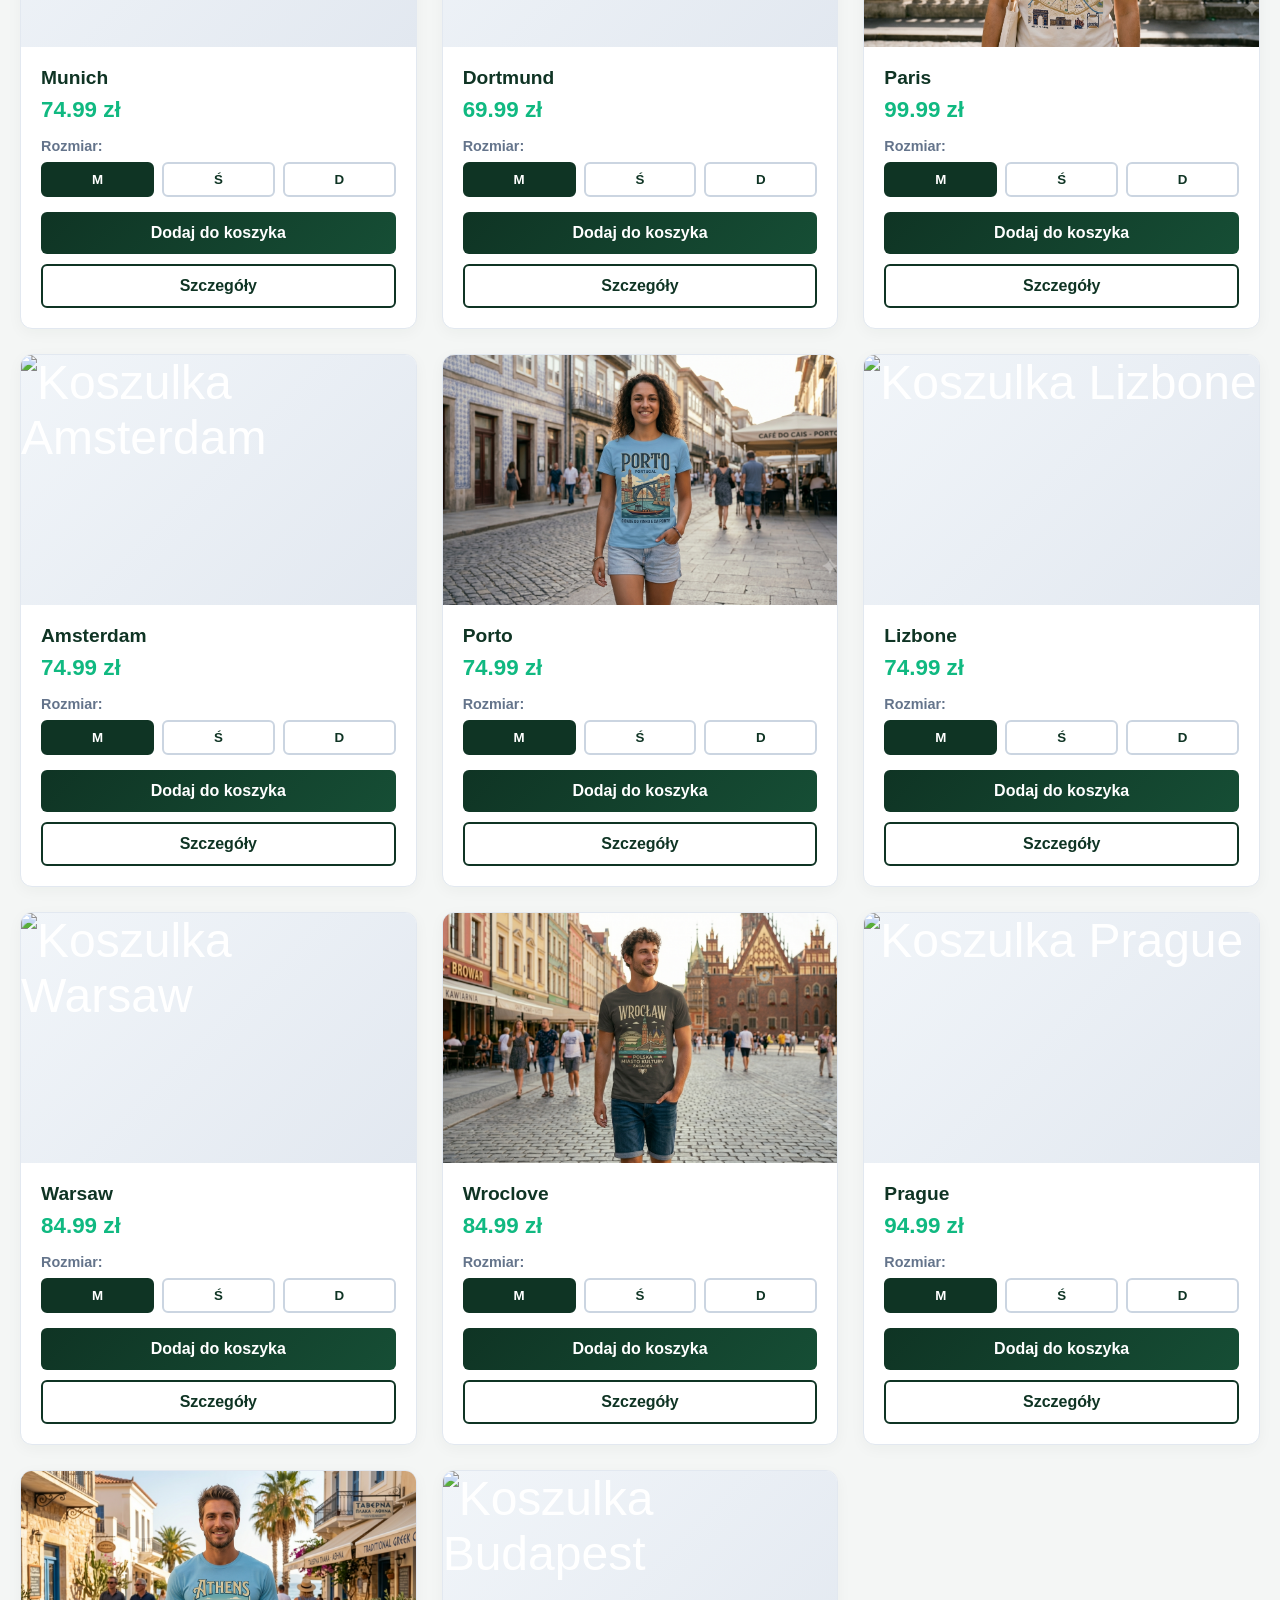
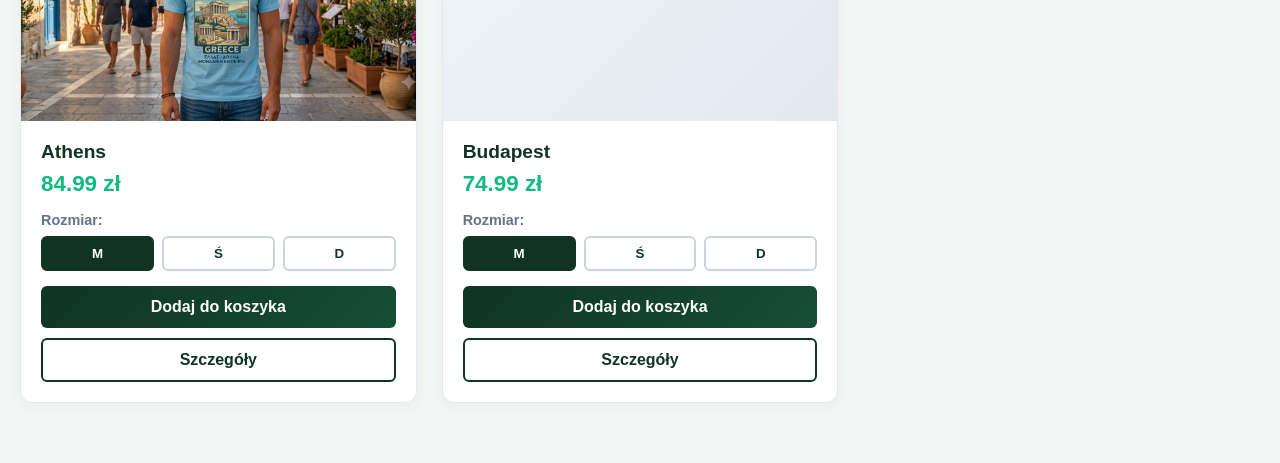
==== commit 6de0e676: "Update widget scripts in index.html Removed ElevenLabs Convai widget script and added Zendesk widget" ====
--- a/index.html
+++ b/index.html
@@ -79,9 +79,14 @@
 
     <script src="script.js" defer></script>
 
+
     <elevenlabs-convai agent-id="agent_5001kv0vpv6ff95rc2hap33cq5g9"></elevenlabs-convai><script src="https://unpkg.com/@elevenlabs/convai-widget-embed" async type="text/javascript"></script>
+
+
+<!-- Start of tstoms Zendesk Widget script
+<script id="ze-snippet" src="https://static.zdassets.com/ekr/snippet.js?key=1caf54d4-6a7a-4e9a-9e2f-d93198eabe6b"> </script>
+<!-- End of tstoms Zendesk Widget script -->
     
-
     </body>
 </html>
 
--- a/styles.css
+++ b/styles.css
@@ -758,3 +758,99 @@
   line-height: 1.75;
   white-space: pre-line;
 }
+
+
+/* Proaktywne zaproszenie do rozmowy */
+.proactive-chat-message {
+  position: fixed;
+  right: 24px;
+  bottom: 110px;
+  z-index: 999999;
+  max-width: 300px;
+  padding: 16px 44px 16px 18px;
+  background: #ffffff;
+  color: #0f3424;
+  border: 1px solid #d1fae5;
+  border-left: 5px solid #10b981;
+  border-radius: 16px;
+  box-shadow: 0 14px 38px rgba(15, 52, 36, 0.22);
+  font-size: 0.95rem;
+  font-weight: 600;
+  line-height: 1.45;
+  animation: proactiveChatSlideIn 0.35s ease;
+}
+
+.proactive-chat-message::after {
+  content: "";
+  position: absolute;
+  right: 30px;
+  bottom: -10px;
+  width: 18px;
+  height: 18px;
+  background: #ffffff;
+  border-right: 1px solid #d1fae5;
+  border-bottom: 1px solid #d1fae5;
+  transform: rotate(45deg);
+}
+
+.proactive-chat-close {
+  position: absolute;
+  top: 8px;
+  right: 10px;
+  width: 24px;
+  height: 24px;
+  border: none;
+  border-radius: 50%;
+  background: #f0fdf4;
+  color: #64748b;
+  font-size: 1.1rem;
+  line-height: 1;
+  cursor: pointer;
+  transition: background 0.2s ease, color 0.2s ease, transform 0.2s ease;
+}
+
+.proactive-chat-close:hover {
+  background: #dcfce7;
+  color: #0f3424;
+  transform: rotate(90deg);
+}
+
+.proactive-chat-text {
+  position: relative;
+  z-index: 1;
+}
+
+.proactive-chat-text::before {
+  content: "💬";
+  display: inline-block;
+  margin-right: 6px;
+}
+
+@keyframes proactiveChatSlideIn {
+  from {
+    opacity: 0;
+    transform: translateY(12px) scale(0.98);
+  }
+
+  to {
+    opacity: 1;
+    transform: translateY(0) scale(1);
+  }
+}
+
+@media (max-width: 600px) {
+  .proactive-chat-message {
+    right: 16px;
+    left: 16px;
+    bottom: 100px;
+    max-width: none;
+  }
+}
+
+.chat-active #zendesk-prompts {
+  display: none !important;
+}
+
+
+
+
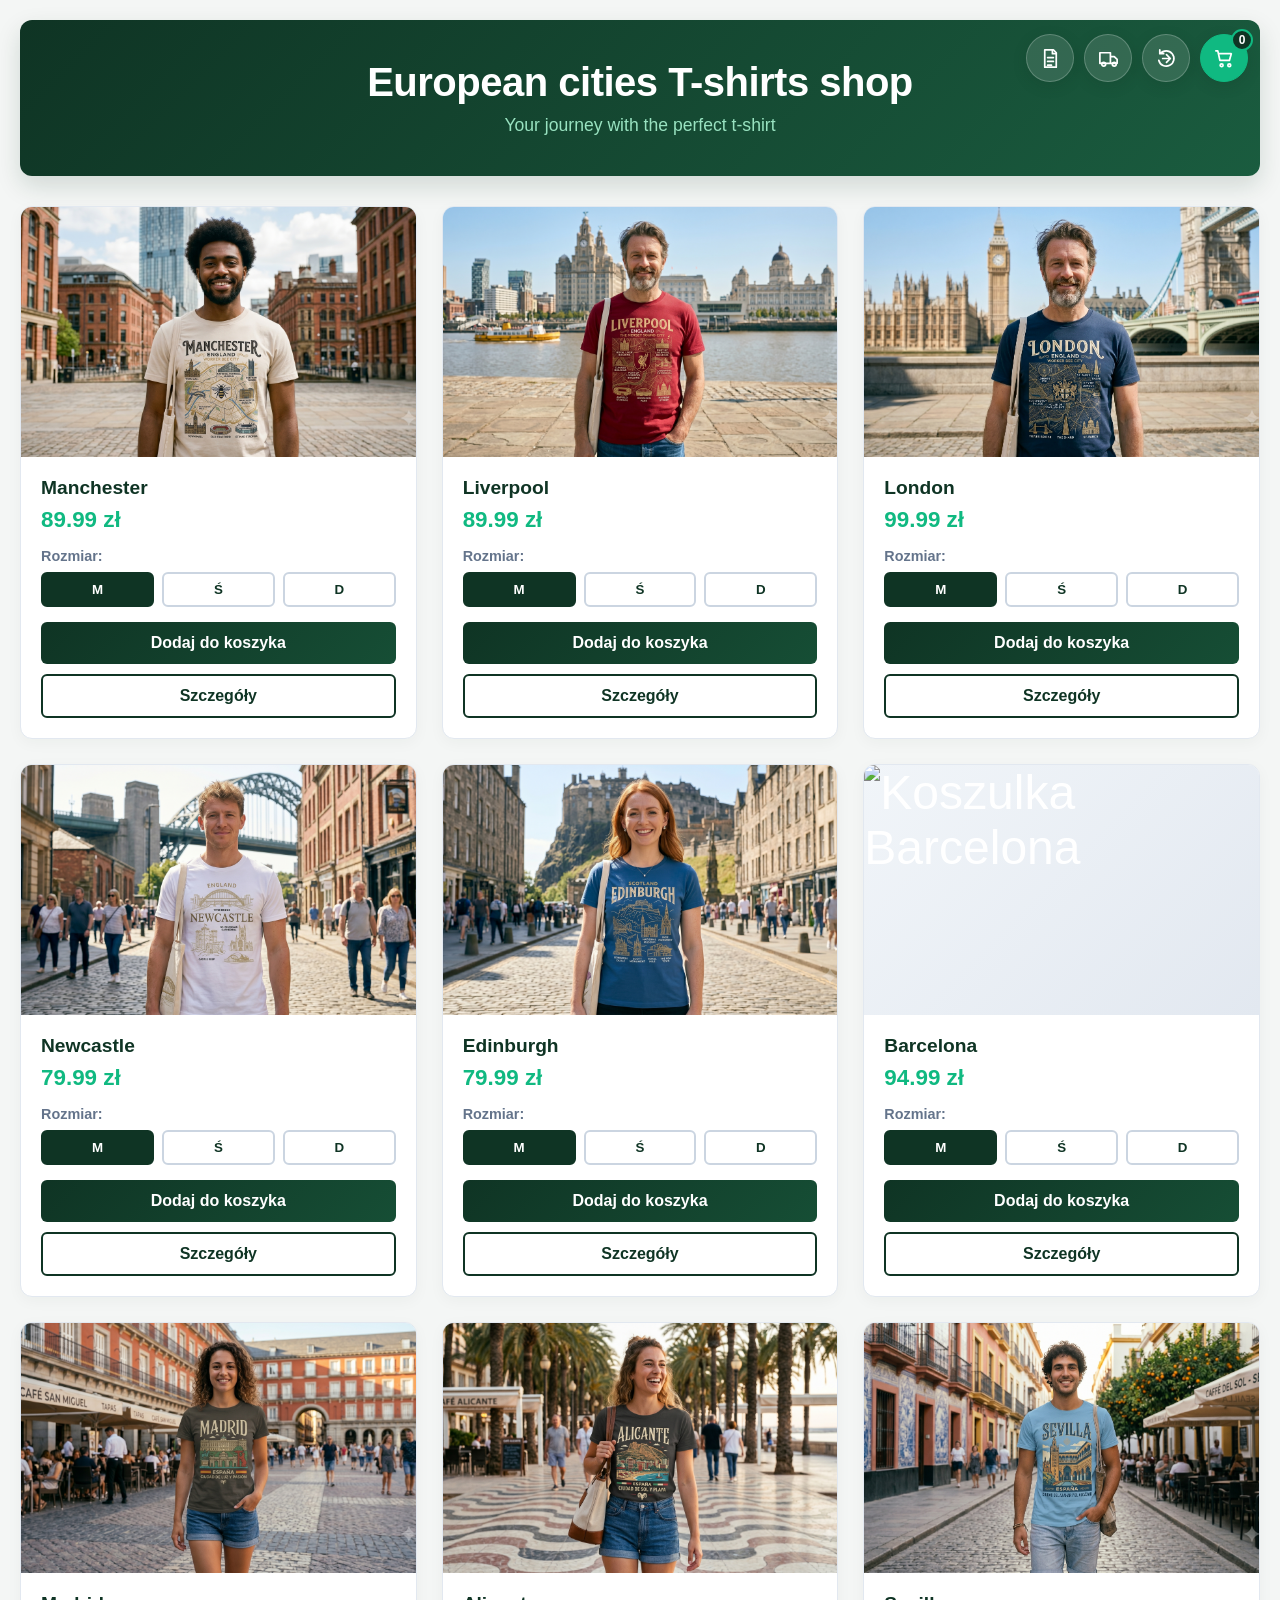
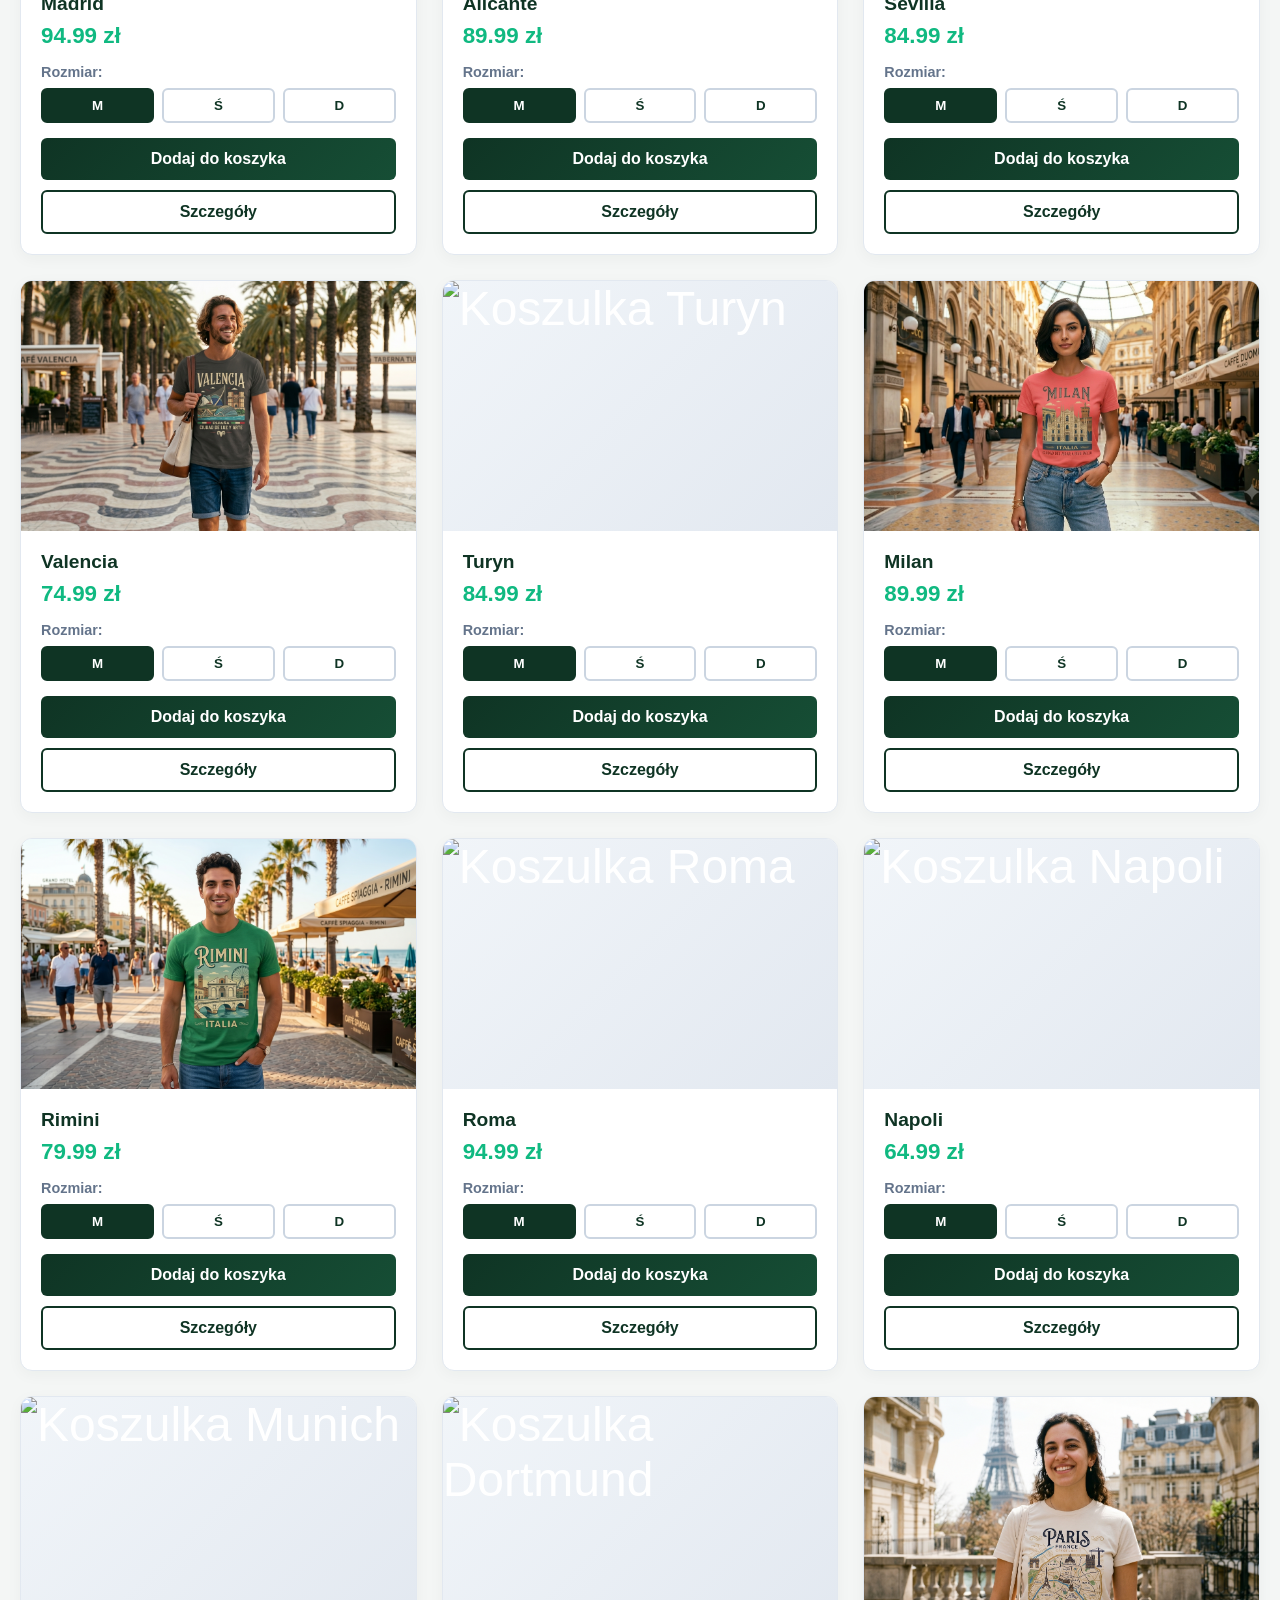
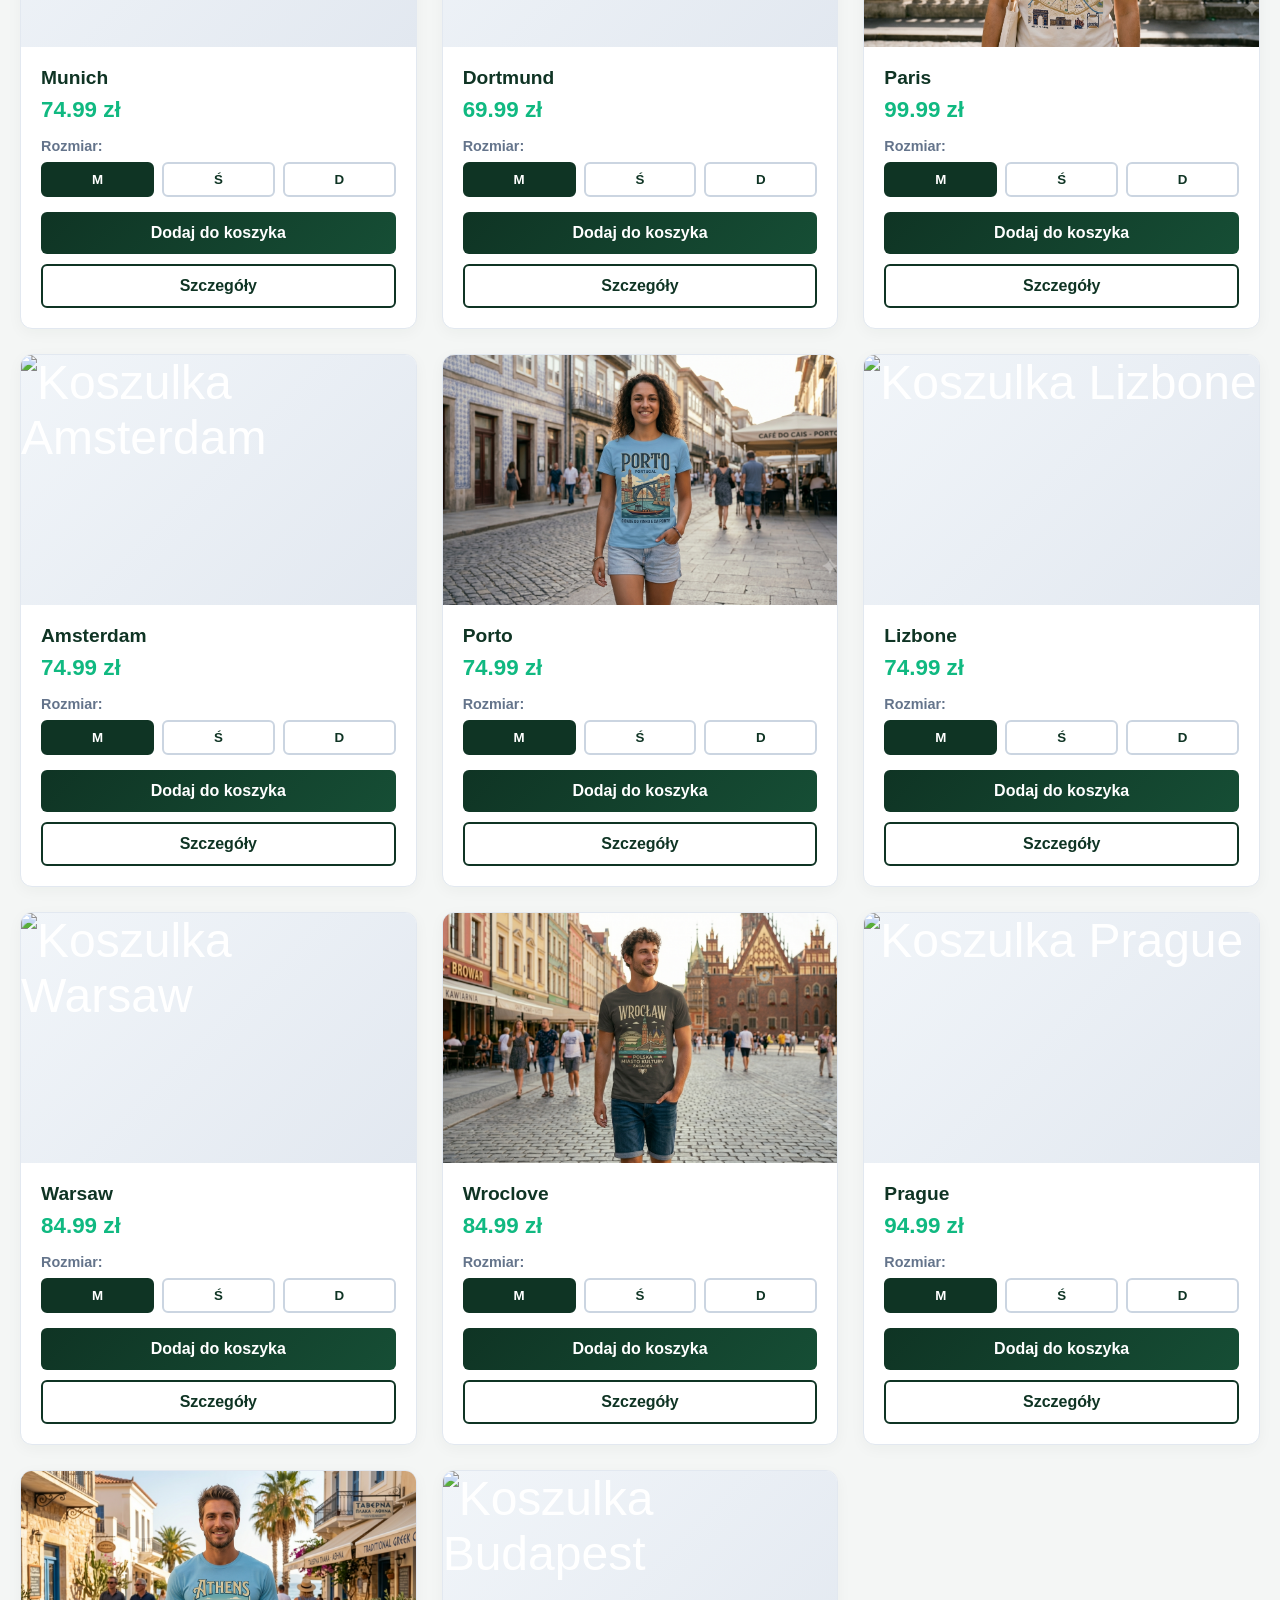
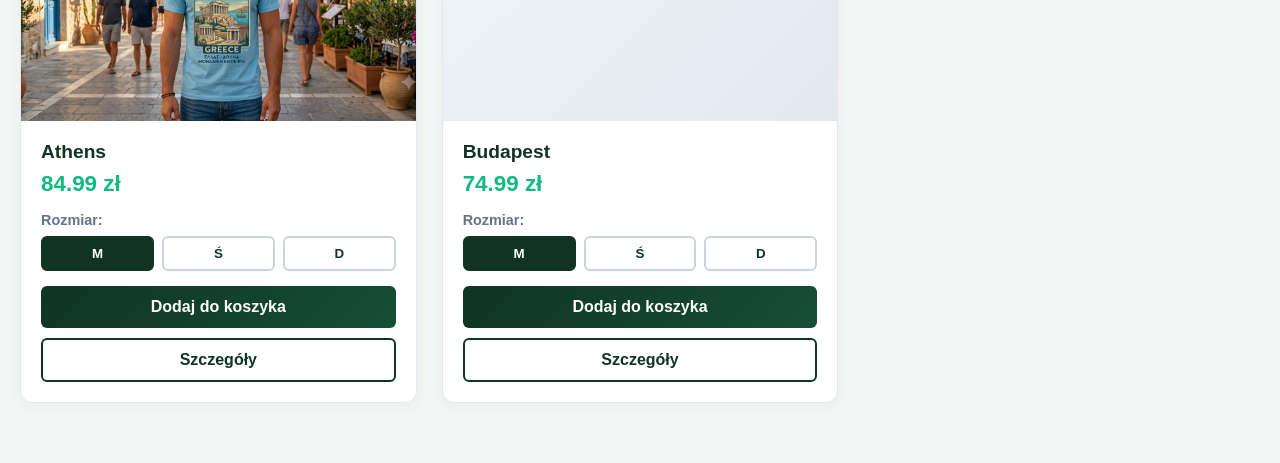
==== commit ab84cdfa: "Uncomment Zendesk Widget script in index.html" ====
--- a/index.html
+++ b/index.html
@@ -79,9 +79,9 @@
 
     <script src="script.js" defer></script>
 
-
+<!--
     <elevenlabs-convai agent-id="agent_5001kv0vpv6ff95rc2hap33cq5g9"></elevenlabs-convai><script src="https://unpkg.com/@elevenlabs/convai-widget-embed" async type="text/javascript"></script>
-
+-->
 
 <!-- Start of tstoms Zendesk Widget script
 <script id="ze-snippet" src="https://static.zdassets.com/ekr/snippet.js?key=1caf54d4-6a7a-4e9a-9e2f-d93198eabe6b"> </script>
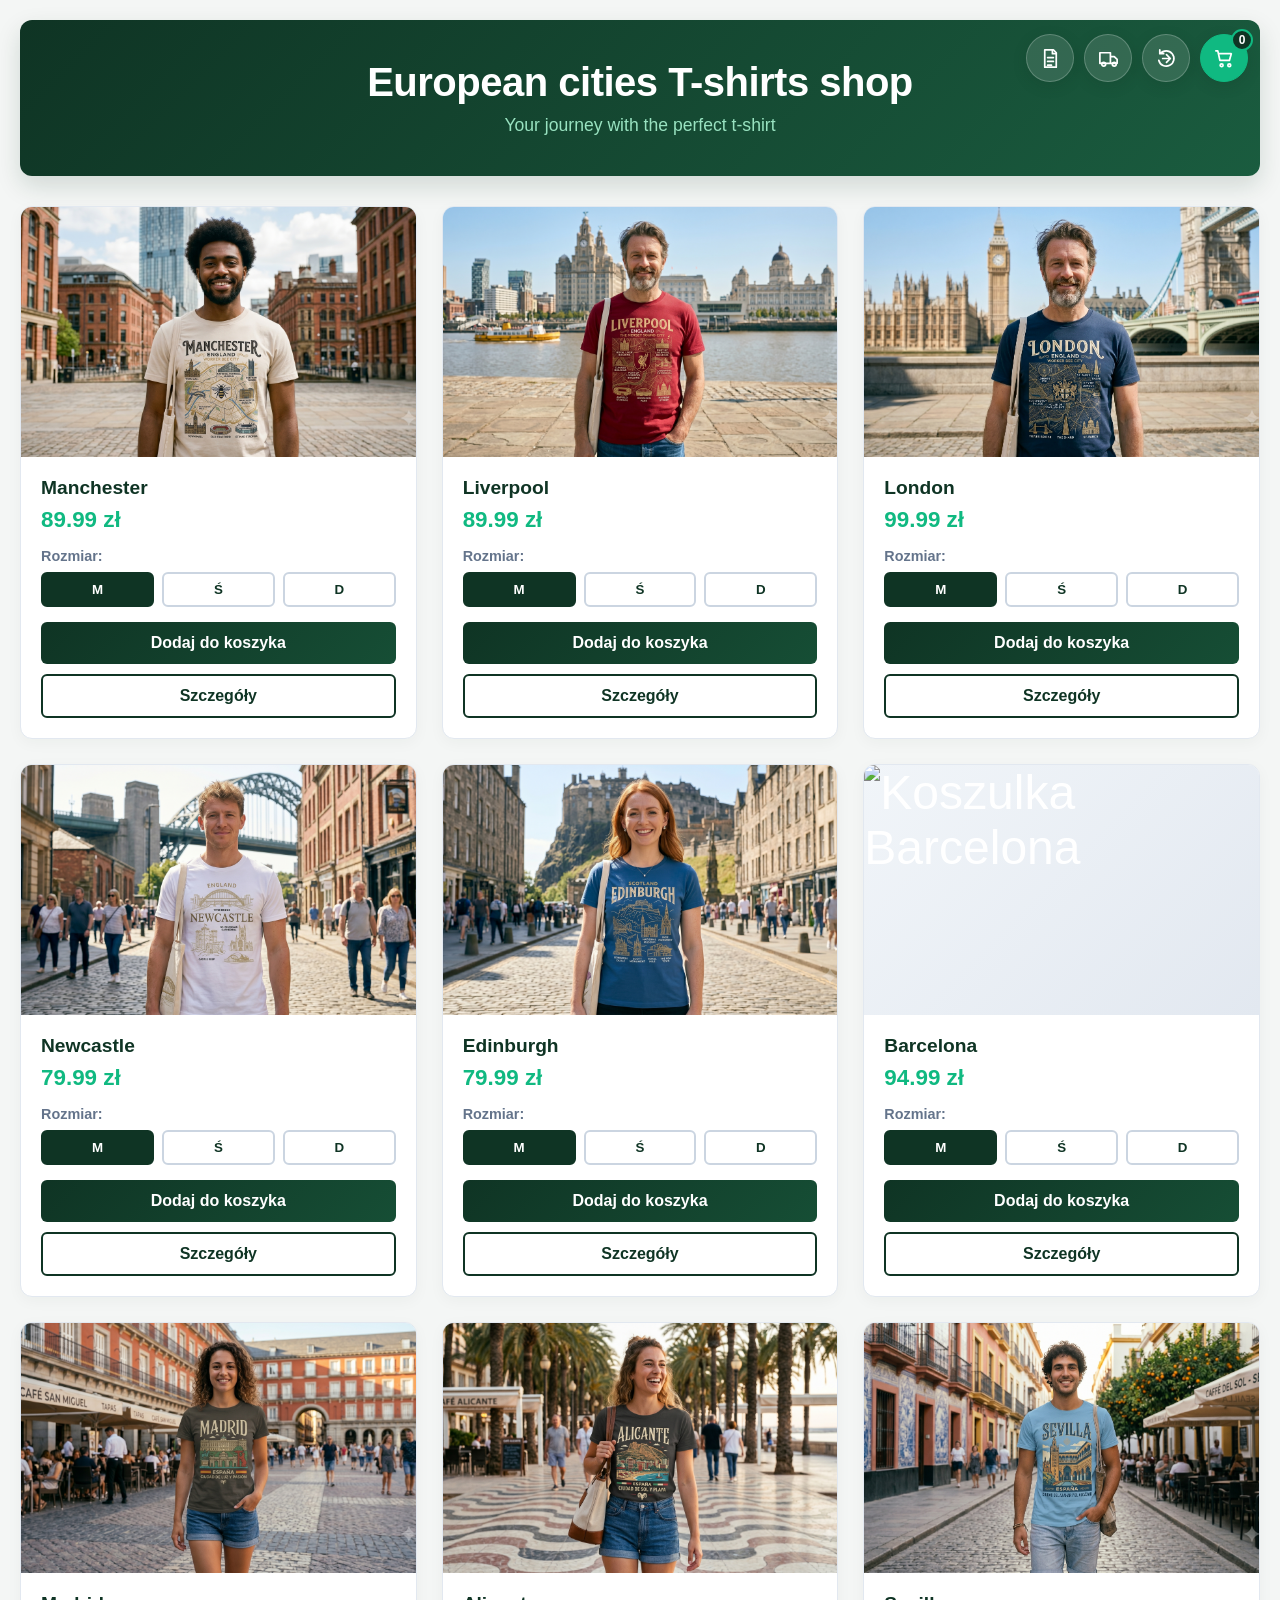
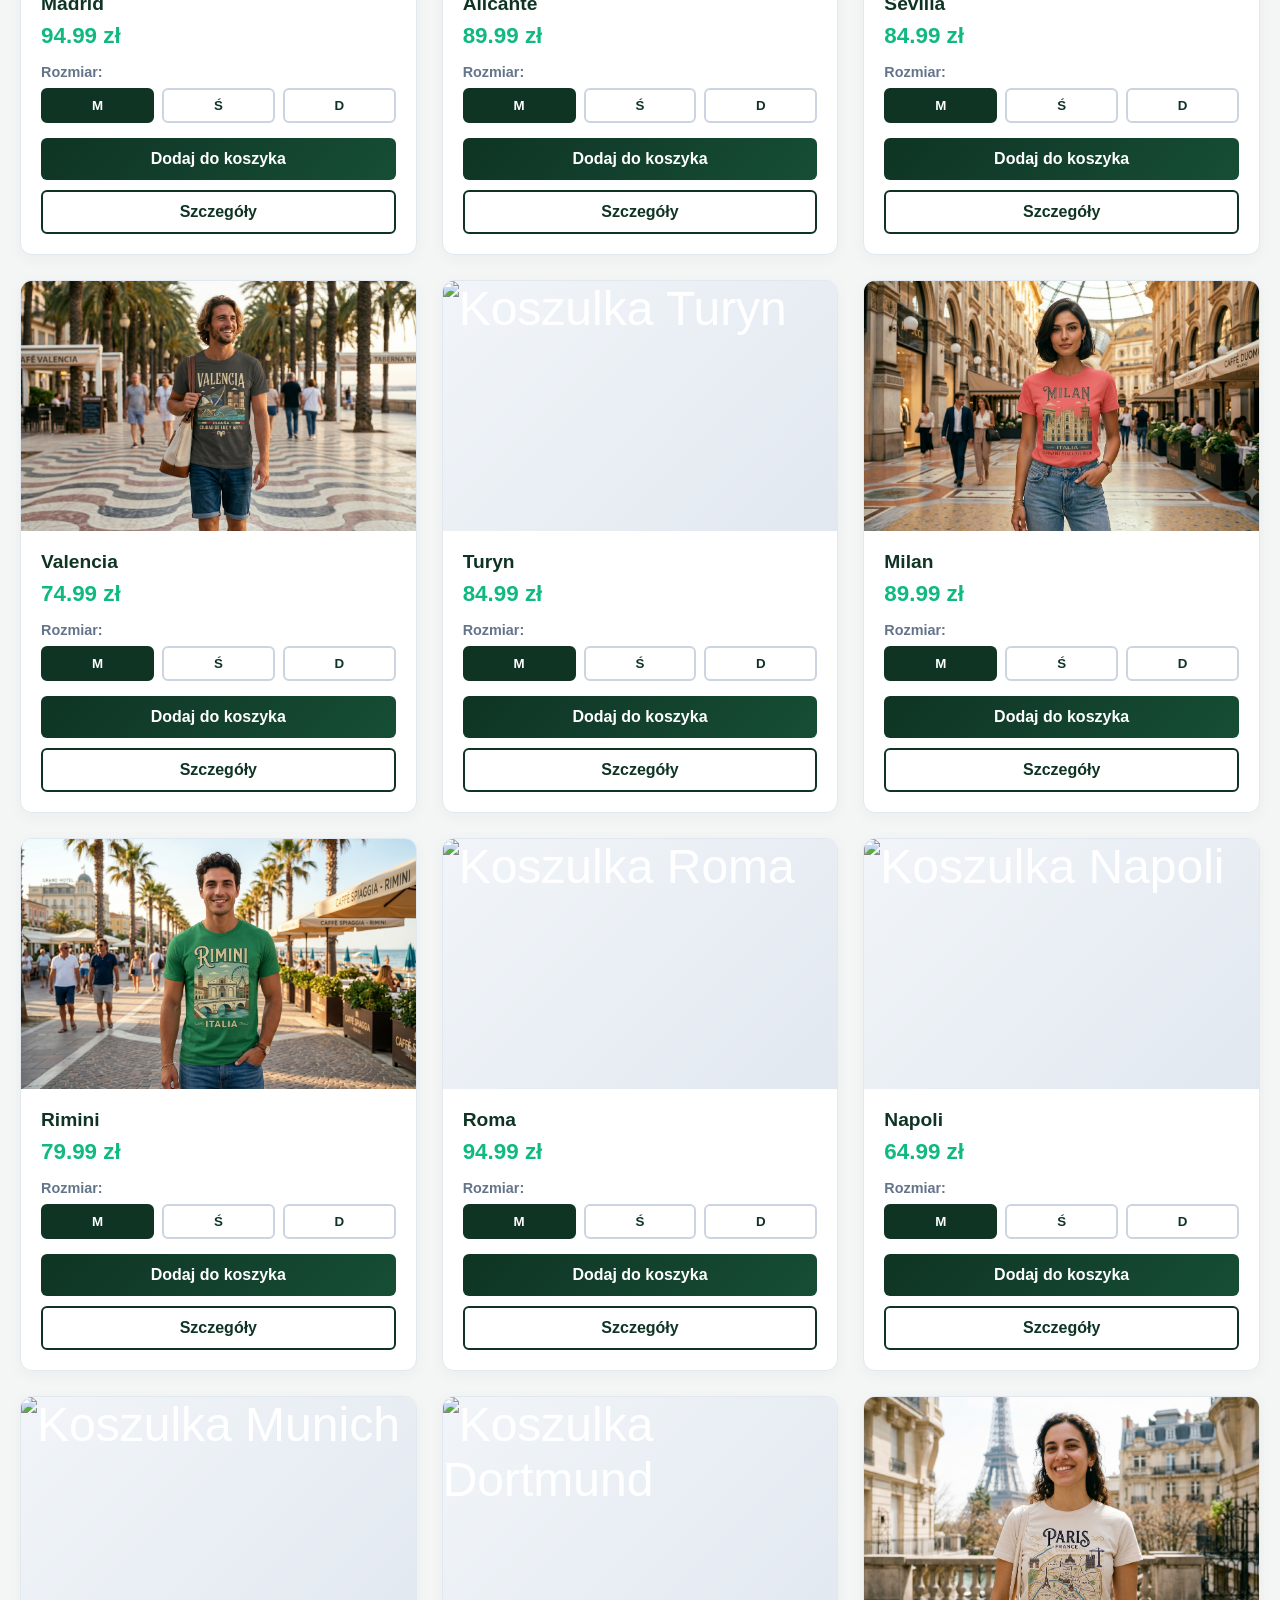
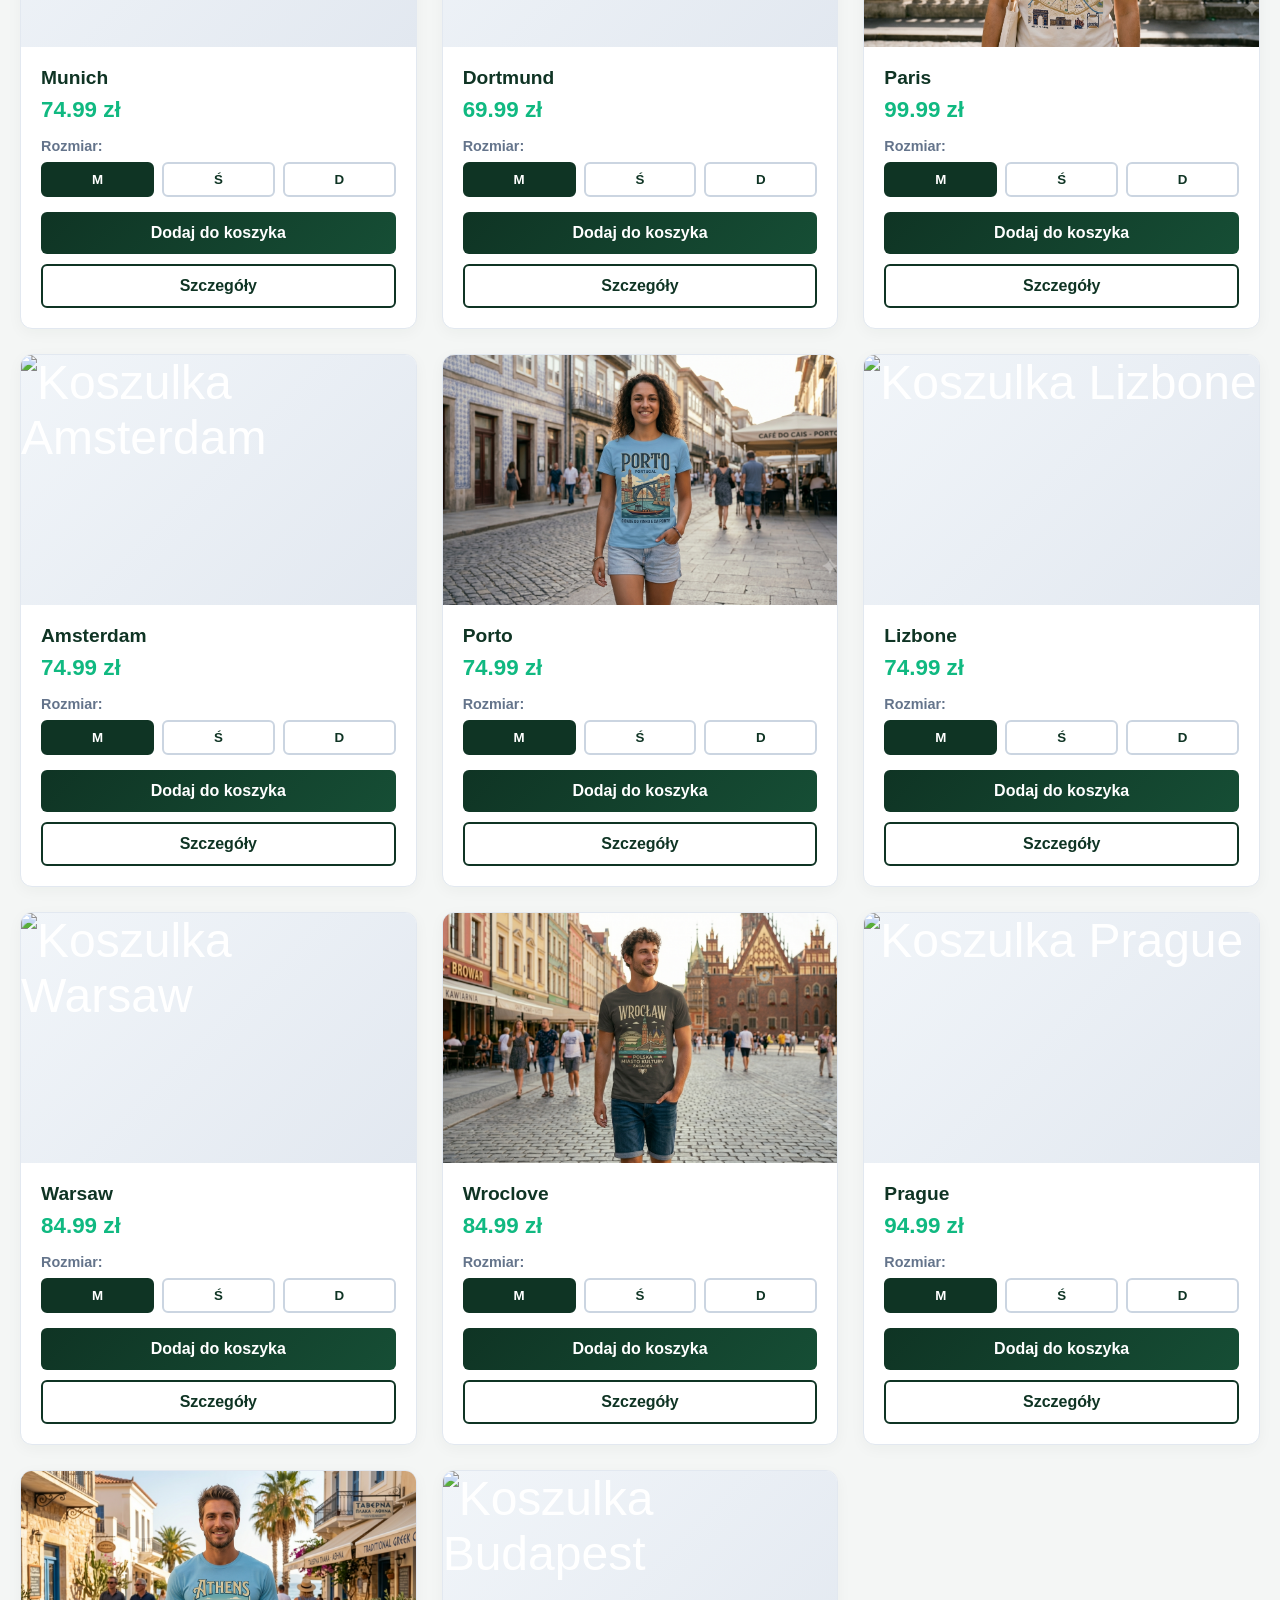
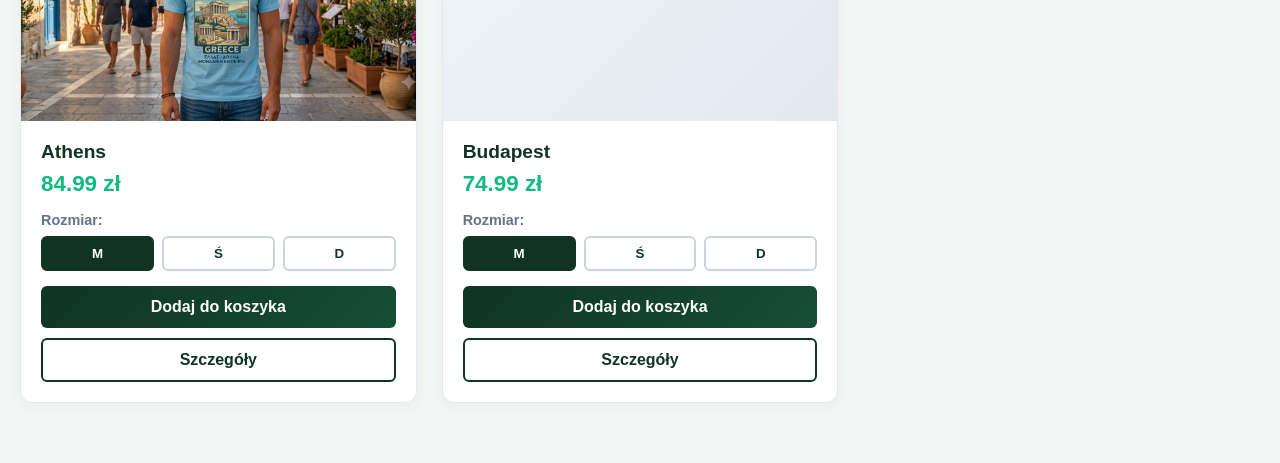
==== commit ccb7efe0: "Add Zendesk Widget script to index.html" ====
--- a/index.html
+++ b/index.html
@@ -82,10 +82,13 @@
 <!--
     <elevenlabs-convai agent-id="agent_5001kv0vpv6ff95rc2hap33cq5g9"></elevenlabs-convai><script src="https://unpkg.com/@elevenlabs/convai-widget-embed" async type="text/javascript"></script>
 -->
-
+<!-- Start of tylkohelp Zendesk Widget script -->
+<script id="ze-snippet" src="https://static.zdassets.com/ekr/snippet.js?key=c08853c1-76dc-4e9c-96a7-6aa49cd6bd68"> </script>
+<!-- End of tylkohelp Zendesk Widget script -->
+    
 <!-- Start of tstoms Zendesk Widget script
 <script id="ze-snippet" src="https://static.zdassets.com/ekr/snippet.js?key=1caf54d4-6a7a-4e9a-9e2f-d93198eabe6b"> </script>
-<!-- End of tstoms Zendesk Widget script -->
+ End of tstoms Zendesk Widget script -->
     
     </body>
 </html>
